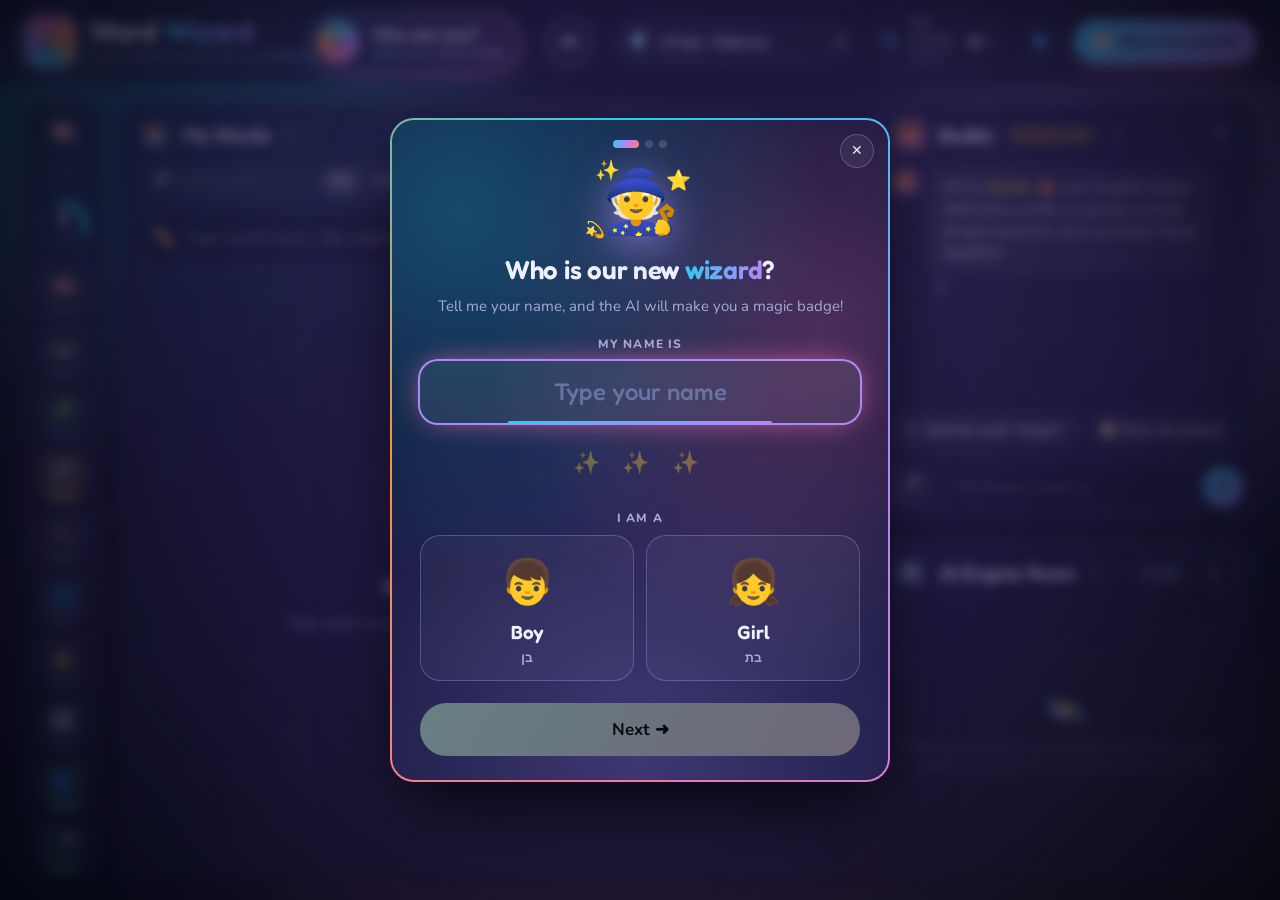
==== index.html @ 60740ec8 "Word Wizard: English words + Present Simple for 5th–6th graders Word Wizard is a page for learning E" ====
<!doctype html>
<html lang="en">
<head>
    <meta charset="utf-8">
    <meta name="viewport" content="width=device-width, initial-scale=1">
    <title>Word Wizard · Learn English</title>
    <link rel="preconnect" href="https://fonts.googleapis.com">
    <link rel="preconnect" href="https://fonts.gstatic.com" crossorigin>
    <link href="https://fonts.googleapis.com/css2?family=Fredoka:wght@400;500;600;700&family=Nunito:wght@400;600;700;800&display=swap" rel="stylesheet">
    <link rel="stylesheet" href="css/app.css">
    <link rel="icon" href="data:image/svg+xml,<svg xmlns='http://www.w3.org/2000/svg' viewBox='0 0 100 100'><text y='.9em' font-size='90'>🪄</text></svg>">
</head>
<body>
<div class="bg-orbs" aria-hidden="true"><span></span><span></span><span></span><span></span></div>
<canvas id="fx-canvas" aria-hidden="true"></canvas>

<!-- ================================================================ header -->
<header class="app-header">
    <div class="brand">
        <div class="brand-logo" aria-hidden="true">🪄</div>
        <div>
            <h1>Word <span class="grad-text">Wizard</span></h1>
            <p class="brand-sub">Learn English words with an AI that lives in your browser</p>
        </div>
    </div>

    <button class="profile-chip is-empty" id="profile-chip" type="button" data-tip="Tell me your name, and the AI will make you your own magic badge!">
        <span class="pc-badge" id="pc-badge" aria-hidden="true"></span>
        <span class="pc-text">
            <b id="pc-name">Who are you?</b>
            <small id="pc-title">Make your magic badge</small>
            <span class="pc-where" id="pc-where" dir="rtl" hidden>
                <span class="pc-school">🏫 <span id="pc-school"></span></span>
                <span class="pc-city">📍 <span id="pc-city"></span></span>
            </span>
        </span>
    </button>

    <div class="header-stats" id="header-stats">
        <div class="hstat" data-tip="How many words are on your list right now.">
            <b id="stat-total">0</b><span>words</span>
        </div>
        <div class="hstat" data-tip="Words you marked with a star ⭐ because you already know them.">
            <b id="stat-learned">0</b><span>learned</span>
        </div>
        <div class="hstat hstat-ring" data-tip="Your progress: learned words out of all words.">
            <svg viewBox="0 0 36 36"><circle class="ring-bg" cx="18" cy="18" r="15.5"/><circle class="ring-fg" id="progress-ring" cx="18" cy="18" r="15.5"/></svg>
            <b id="stat-pct">0%</b>
        </div>
    </div>

    <div class="header-actions">
        <label class="lang-pick" data-tip="Choose your home language. Translations will be shown in this language.">
            <span aria-hidden="true">🌍</span>
            <select id="target-lang" aria-label="Translation language">
                <option value="he">עברית · Hebrew</option>
                <option value="ar">العربية · Arabic</option>
                <option value="ru">Русский · Russian</option>
                <option value="es">Español · Spanish</option>
                <option value="fr">Français · French</option>
                <option value="de">Deutsch · German</option>
                <option value="pt">Português · Portuguese</option>
                <option value="it">Italiano · Italian</option>
                <option value="zh">中文 · Chinese</option>
                <option value="ja">日本語 · Japanese</option>
                <option value="hi">हिन्दी · Hindi</option>
            </select>
        </label>
        <label class="voice-toggle" id="voice-toggle" hidden>
            <span class="vt-icon" aria-hidden="true">🗣️</span>
            <span class="vt-label"><b>קול בעברית</b><small>Hebrew voice</small></span>
            <span class="switch"><input type="checkbox" id="home-voice" aria-label="Speak to me in Hebrew"></span>
        </label>
        <a class="btn btn-ghost grammar-link" href="grammar.html" data-tip="Learn and practice the Present Simple: rules in Hebrew, a quick recap, your worksheet and a quiz.">
            <span aria-hidden="true">📘</span><span class="gl-text">Present Simple</span>
        </a>
        <button class="btn btn-glow" id="tour-btn" data-tip="Take a short guided tour. I will show you every part of the page and read it out loud.">
            <span aria-hidden="true">🧭</span> Show me around
        </button>
    </div>
</header>

<!-- ================================================================ main grid -->
<main class="grid">

    <!-- (a) AI features -->
    <section class="panel" id="features-panel" aria-labelledby="features-title">
        <div class="panel-head">
            <div class="panel-title">
                <span class="panel-icon" aria-hidden="true">🧠</span>
                <h2 id="features-title">AI Powers</h2>
                <button class="help-dot" data-tip="These are the AI tools built into your browser. Green means ready. Blue means you can download it. Grey means your browser does not have it yet.">?</button>
            </div>
            <div class="features-actions">
                <button class="btn btn-ghost btn-sm" id="features-refresh" data-tip="Check all AI powers again.">↻</button>
                <button class="btn btn-ghost btn-sm fold-btn" id="features-fold" aria-controls="features-panel" aria-expanded="true" aria-label="Fold AI Powers" data-tip="Fold this panel to make more room.">‹</button>
            </div>
        </div>
        <div class="power-meter" id="power-meter">
            <div class="power-ring">
                <svg viewBox="0 0 64 64"><circle class="ring-bg" cx="32" cy="32" r="27"/><circle class="ring-fg" id="power-ring" cx="32" cy="32" r="27"/></svg>
                <div class="power-ring-label"><b id="power-count">0</b><span id="power-total">/0</span></div>
            </div>
            <div class="power-text">
                <b id="power-headline">Checking your browser…</b>
                <span id="power-sub">Looking for AI powers</span>
            </div>
        </div>
        <div class="features-list" id="features-list"></div>
    </section>

    <!-- (d) words -->
    <section class="panel" id="words-panel" aria-labelledby="words-title">
        <div class="panel-head">
            <div class="panel-title">
                <span class="panel-icon" aria-hidden="true">📚</span>
                <h2 id="words-title">My Words</h2>
                <button class="help-dot" data-tip="All the words you want to learn live here. Tap a button on a card to hear it, translate it, or learn what it means.">?</button>
            </div>
            <div class="words-head-actions">
                <div class="search" data-tip="Find a word in your list.">
                    <span aria-hidden="true">🔎</span>
                    <input id="word-search" type="search" placeholder="Find a word" aria-label="Find a word">
                </div>
                <div class="seg" id="word-filter" role="tablist" data-tip="Show all words, only new words, or only learned words.">
                    <button class="active" data-filter="all">All</button>
                    <button data-filter="new">New</button>
                    <button data-filter="learned">⭐</button>
                </div>
                <button class="btn btn-glow btn-sm" id="quiz-btn" data-tip="Think you know your ⭐ words? Take the Word Challenge: meaning + writing!">🏆 Quiz</button>
                <button class="btn btn-ghost btn-sm" id="say-all" data-tip="Listen to all your words, one after another.">🔊 All</button>
                <button class="btn btn-ghost btn-sm" id="export-words" data-tip="Save your word list (with stars and translations) to a file. You can open it later or on another computer.">📤</button>
                <button class="btn btn-ghost btn-sm" id="import-words" data-tip="Open a word list file you saved before. You can also drop the file here.">📥</button>
                <input type="file" id="import-input" accept=".json,application/json" hidden>
                <button class="btn btn-ghost btn-sm danger" id="clear-words" data-tip="Remove every word from the list. You will be asked first.">🗑</button>
            </div>
        </div>

        <div class="add-zone" id="add-zone">
            <form class="add-form" id="add-form" autocomplete="off">
                <span class="add-icon" aria-hidden="true">✏️</span>
                <input id="add-input" placeholder="Type words here… like: apple, brave, jungle" aria-label="Add words">
                <button class="btn btn-primary" type="submit" data-tip="Add the words you typed. You can add many at once with commas.">Add</button>
            </form>
            <label class="drop" id="drop" data-tip="Take a photo of your word list, then drop it here or click to choose it. I will read the words for you!">
                <input type="file" id="file-input" accept="image/*" hidden>
                <span class="drop-icon" aria-hidden="true">📷</span>
                <span class="drop-text"><b>Upload a photo</b><small>drop · click · paste</small></span>
            </label>
        </div>

        <!-- image scan -->
        <div class="scan" id="scan" hidden>
            <div class="scan-top">
                <div class="scan-thumb"><img id="scan-img" alt="Uploaded word list"><div class="scan-beam"></div></div>
                <div class="scan-main">
                    <div class="scan-title">
                        <b id="scan-stage">Getting ready…</b>
                        <span class="scan-engine" id="scan-engine" data-tip="Which AI is reading your photo.">—</span>
                        <button class="btn btn-ghost btn-xs" id="scan-close" data-tip="Close the photo reader.">✕</button>
                    </div>
                    <div class="progress" data-tip="How far along the photo reading is.">
                        <div class="progress-bar" id="scan-bar"></div>
                        <span class="progress-pct" id="scan-pct">0%</span>
                    </div>
                    <div class="scan-stats">
                        <div class="sstat" data-tip="All the pieces of text I found in the photo."><b id="ss-found">0</b><span>found</span></div>
                        <div class="sstat ok" data-tip="Words I could read clearly. They were added to your list."><b id="ss-ok">0</b><span>recognized</span></div>
                        <div class="sstat warn" data-tip="Words I was not sure about. Please help me below!"><b id="ss-unsure">0</b><span>not sure</span></div>
                        <div class="sstat dim" data-tip="Numbers, tiny words, or words already on your list."><b id="ss-skip">0</b><span>skipped</span></div>
                    </div>
                    <label class="scan-opt">
                        <span>Reader:</span>
                        <select id="ocr-engine" data-tip="Choose which AI reads your photo. 'Auto' picks the best one your browser has.">
                            <option value="auto">Auto (best available)</option>
                            <option value="textdetector">Built-in Text Detector</option>
                            <option value="nano">Gemini Nano vision</option>
                            <option value="tesseract">Tesseract (web)</option>
                        </select>
                        <label class="check"><input type="checkbox" id="skip-tiny" checked> skip tiny words (a, the, is)</label>
                    </label>
                </div>
            </div>
            <ol class="scan-log" id="scan-log" aria-live="polite"></ol>
            <div class="recog" id="recog" hidden>
                <div class="recog-head">✅ <b>I read these words.</b> Did I get one wrong? Tap it to fix it.</div>
                <div class="recog-list" id="recog-list"></div>
            </div>
            <div class="unsure" id="unsure" hidden>
                <div class="unsure-head">🤔 <b>Help me!</b> I could not read these words. What do they say?</div>
                <div class="unsure-list" id="unsure-list"></div>
            </div>
        </div>

        <div class="words-grid" id="words-grid" aria-live="polite"></div>
        <div class="empty" id="words-empty">
            <div class="empty-art" aria-hidden="true">🦉</div>
            <h3>Your word list is empty</h3>
            <p>Type some words above, or upload a photo of your word list.</p>
            <button class="btn btn-ghost" id="demo-words" data-tip="Add 8 practice words so you can try everything.">✨ Add practice words</button>
        </div>
    </section>

    <!-- right column -->
    <div class="col-right">
        <!-- (c) chat -->
        <section class="panel" id="chat-panel" aria-labelledby="chat-title">
            <div class="panel-head">
                <div class="panel-title">
                    <span class="panel-icon buddy" aria-hidden="true">🦊</span>
                    <h2 id="chat-title">Buddy</h2>
                    <span class="mode-pill" id="chat-mode" data-tip="Shows which brain Buddy is using right now.">…</span>
                    <button class="help-dot" data-tip="Chat with Buddy, your English helper. Tap an idea bubble or type your own question.">?</button>
                </div>
                <button class="btn btn-ghost btn-sm" id="chat-reset" data-tip="Start a brand new chat.">↺</button>
            </div>
            <div class="chat-log" id="chat-log" aria-live="polite"></div>
            <div class="suggestions" id="suggestions" data-tip-pos="top"></div>
            <form class="chat-form" id="chat-form" autocomplete="off">
                <button type="button" class="btn-icon" id="chat-mic" data-tip="Talk to Buddy with your voice. Press, then speak in English.">🎤</button>
                <input id="chat-input" placeholder="Ask Buddy anything…" aria-label="Message to Buddy">
                <button type="submit" class="btn-icon send" id="chat-send" data-tip="Send your message.">➤</button>
            </form>
        </section>

        <!-- (b) engine room -->
        <section class="panel" id="engine-panel" aria-labelledby="engine-title">
            <div class="panel-head">
                <div class="panel-title">
                    <span class="panel-icon" aria-hidden="true">⚙️</span>
                    <h2 id="engine-title">AI Engine Room</h2>
                    <button class="help-dot" data-tip="Peek inside the AI! Every question sent to the AI shows up here, with each step it takes and the answer it gives.">?</button>
                </div>
                <div class="engine-actions">
                    <span class="now" id="engine-now" data-tip="What the AI is doing right this second."><i></i><span>Idle</span></span>
                    <button class="btn btn-ghost btn-sm" id="engine-clear" data-tip="Clear the list of AI runs.">🧹</button>
                </div>
            </div>
            <div class="engine-log" id="engine-log"></div>
        </section>
    </div>
</main>

<!-- ================================================================ overlays -->
<div class="tooltip" id="tooltip" role="tooltip"></div>
<div class="toasts" id="toasts" aria-live="polite"></div>

<div class="tour" id="tour" hidden>
    <div class="tour-shade" id="tour-shade"></div>
    <div class="tour-spot" id="tour-spot"></div>
    <div class="tour-card" id="tour-card" role="dialog" aria-labelledby="tour-title">
        <div class="tour-mascot" aria-hidden="true">🦊</div>
        <div class="tour-step" id="tour-step">1 / 9</div>
        <h3 id="tour-title">Welcome!</h3>
        <p id="tour-text"></p>
        <div class="tour-wave" id="tour-wave" aria-hidden="true"><i></i><i></i><i></i><i></i><i></i></div>
        <div class="tour-dots" id="tour-dots"></div>
        <div class="tour-controls">
            <button class="btn-icon" id="tour-prev" data-tip="Go back one step.">⏮</button>
            <button class="btn-icon big" id="tour-play" data-tip="Pause or play the tour.">⏸</button>
            <button class="btn-icon" id="tour-next" data-tip="Jump to the next step.">⏭</button>
            <button class="btn-icon" id="tour-mute" data-tip="Turn the voice on or off.">🔊</button>
            <button class="btn-icon" id="tour-close" data-tip="Close the tour.">✕</button>
        </div>
    </div>
</div>

<div class="quiz" id="quiz" hidden role="dialog" aria-label="Word Challenge quiz">
    <div class="quiz-card">
        <header class="quiz-head">
            <span class="quiz-round" id="quiz-round">🏆 Word Challenge</span>
            <span class="quiz-step" id="quiz-step"></span>
            <span class="quiz-score" data-tip="Your points so far.">⭐ <b id="quiz-score">0</b></span>
            <button class="btn-icon" id="quiz-close" data-tip="Stop the quiz. (Esc)">✕</button>
        </header>
        <div class="quiz-progress" data-tip="How far you are in the quiz."><div id="quiz-bar"></div></div>
        <div class="quiz-body" id="quiz-body"></div>
    </div>
</div>

<dialog class="modal import-modal" id="import-modal">
    <form method="dialog">
        <div class="modal-art" aria-hidden="true">📥</div>
        <h3>Import a word list</h3>
        <ul class="import-summary" id="import-summary"></ul>
        <details class="import-skipped" id="import-skipped" hidden></details>
        <div class="modal-actions">
            <button class="btn btn-ghost" value="cancel">Cancel</button>
            <button class="btn btn-ghost danger" value="replace" id="import-replace" data-tip="Remove your current words and use only the words from the file.">Replace my list</button>
            <button class="btn btn-primary" value="merge" id="import-merge" data-tip="Keep your words and add the new ones from the file. Stars and translations are kept.">Add new words</button>
        </div>
    </form>
</dialog>

<dialog class="modal profile-modal" id="profile-modal" data-step="who" aria-labelledby="profile-heading">
    <div class="pm-aurora" aria-hidden="true"></div>
    <button class="btn-icon pm-close" type="button" onclick="this.closest('dialog').close()" aria-label="Close" data-tip="Close. You can come back any time.">✕</button>
    <div class="pm-dots" aria-hidden="true"><span></span><span></span><span></span></div>

    <div class="pm-step" id="profile-who">
        <div class="pm-hat" aria-hidden="true"><span>🧙</span><i>✨</i><i>⭐</i><i>💫</i></div>
        <h3 id="profile-heading">Who is our new <span class="grad-text">wizard</span>?</h3>
        <p>Tell me your name, and the AI will make you a magic badge!</p>

        <label class="pm-name" data-tip="Write your name here, in English or in Hebrew.">
            <span class="pm-label">My name is</span>
            <input id="profile-name" type="text" maxlength="20" autocomplete="off" spellcheck="false" dir="auto" placeholder="Type your name">
            <span class="pm-underline" aria-hidden="true"></span>
        </label>
        <div class="pm-letters is-empty" id="profile-letters" dir="auto" aria-hidden="true"></div>

        <div class="pm-label">I am a</div>
        <div class="gender-pick" role="radiogroup" aria-label="I am a">
            <label class="gender-card" data-tip="Pick this if you are a boy.">
                <input type="radio" name="gender" value="boy">
                <span class="gc-face">👦</span><b>Boy</b><small>בן</small>
            </label>
            <label class="gender-card" data-tip="Pick this if you are a girl.">
                <input type="radio" name="gender" value="girl">
                <span class="gc-face">👧</span><b>Girl</b><small>בת</small>
            </label>
        </div>

        <button class="btn btn-glow pm-go" id="profile-go" type="button" disabled data-tip="Write your name and pick boy or girl. Then tell me where you learn.">Next ➜</button>
    </div>

    <div class="pm-step" id="profile-where" hidden>
        <div class="pm-hat" aria-hidden="true"><span>🏫</span><i>✨</i><i>📚</i><i>⭐</i></div>
        <h3>Where do you learn, <span class="grad-text" id="where-name" dir="auto"></span>?</h3>
        <p>Write it in Hebrew. It goes on your badge!</p>
        <p class="pm-he" dir="rtl">כתבו בעברית – זה יופיע על התג!</p>

        <div class="pm-fields" dir="rtl">
            <label class="pm-field pf-school" data-tip="The name of your school, in Hebrew.">
                <span class="pf-icon" aria-hidden="true">🏫</span>
                <span class="pf-label"><b>בית ספר</b><small>School</small></span>
                <input id="profile-school" type="text" lang="he" dir="rtl" maxlength="32" autocomplete="off" spellcheck="false" placeholder="למשל: הדקל">
                <span class="pf-ok" aria-hidden="true">✓</span>
            </label>
            <label class="pm-field pf-city" data-tip="The city or town you live in, in Hebrew.">
                <span class="pf-icon" aria-hidden="true">📍</span>
                <span class="pf-label"><b>עיר</b><small>City</small></span>
                <input id="profile-city" type="text" lang="he" dir="rtl" maxlength="24" autocomplete="off" spellcheck="false" placeholder="למשל: חיפה">
                <span class="pf-ok" aria-hidden="true">✓</span>
            </label>
            <label class="pm-field pf-class" data-tip="Your class, in Hebrew. For example ו2.">
                <span class="pf-icon" aria-hidden="true">🎓</span>
                <span class="pf-label"><b>כיתה</b><small>Class</small></span>
                <input id="profile-class" type="text" lang="he" dir="rtl" maxlength="6" autocomplete="off" spellcheck="false" placeholder="ו2">
                <span class="pf-ok" aria-hidden="true">✓</span>
            </label>
        </div>
        <div class="pm-hint" id="where-hint" dir="rtl" role="status" hidden>✍️ כתבו בעברית, בבקשה <small dir="ltr">(Hebrew letters, please)</small></div>

        <div class="modal-actions">
            <button class="btn btn-ghost" id="where-back" type="button" data-tip="Go back to your name.">⬅ Back</button>
            <button class="btn btn-glow" id="profile-forge" type="button" disabled data-tip="Fill in all three. Then the AI makes your badge!">✨ Make my magic badge</button>
        </div>
    </div>

    <div class="pm-step" id="profile-badge" hidden>
        <div class="badge-stage" id="badge-stage">
            <div class="bs-burst" aria-hidden="true"></div>
            <div class="badge-big" id="badge-big"></div>
            <div class="badge-ribbon" id="badge-ribbon" dir="rtl" hidden>
                <span class="br-school" id="ribbon-school"></span>
                <span class="br-class" id="ribbon-class"></span>
            </div>
        </div>
        <div class="badge-name" id="badge-name" dir="auto"></div>
        <div class="badge-city" id="badge-city-row" dir="rtl" hidden>📍 <span id="badge-city"></span></div>
        <div class="badge-title grad-text" id="badge-title"></div>
        <div class="badge-motto" id="badge-motto"></div>
        <div class="badge-by" id="badge-by" data-tip="Which magic made this badge."></div>
        <h3 class="badge-ask" id="badge-ask" aria-live="polite">Do you like it?</h3>
        <div class="modal-actions">
            <button class="btn btn-glow" id="badge-yes" type="button" data-tip="Keep this badge! It will show at the top of the page.">😍 I love it!</button>
            <button class="btn btn-ghost" id="badge-again" type="button" data-tip="Not quite? The AI will make a brand new badge for you.">🔄 Make another</button>
        </div>
        <div class="badge-history" id="badge-history" hidden></div>
        <button class="pm-link" id="badge-edit" type="button" data-tip="Change your name, boy / girl, school, city or class.">✏️ Change my details</button>
    </div>
</dialog>

<dialog class="modal" id="confirm-modal">
    <form method="dialog">
        <div class="modal-art" aria-hidden="true">🗑️</div>
        <h3 id="confirm-title">Are you sure?</h3>
        <p id="confirm-text"></p>
        <div class="modal-actions">
            <button class="btn btn-ghost" value="no">No, keep them</button>
            <button class="btn btn-danger" value="yes">Yes, remove</button>
        </div>
    </form>
</dialog>

<script type="module" src="js/app.js"></script>
</body>
</html>
---- css/app.css ----
/* ============================================================ foundation */

:root {
    --bg: #070a17;
    --panel: rgba(20, 24, 48, .66);
    --panel-solid: #141834;
    --panel-2: rgba(255, 255, 255, .04);
    --border: rgba(168, 179, 255, .14);
    --border-strong: rgba(168, 179, 255, .3);
    --text: #eef1ff;
    --text-dim: #a3abd6;
    --text-faint: #6b73a3;
    --accent: #22d3ee;
    --violet: #a78bfa;
    --pink: #f472b6;
    --orange: #fb923c;
    --yellow: #facc15;
    --good: #34d399;
    --warn: #fbbf24;
    --bad: #fb7185;
    --info: #60a5fa;
    --grad: linear-gradient(120deg, #22d3ee, #a78bfa 45%, #f472b6 80%, #fb923c);
    --radius: 20px;
    --radius-sm: 12px;
    --shadow: 0 20px 50px -20px rgba(0, 0, 0, .7), 0 0 0 1px rgba(255, 255, 255, .02) inset;
    --display: "Fredoka", "Nunito", system-ui, sans-serif;
    --sans: "Nunito", -apple-system, BlinkMacSystemFont, "Segoe UI", Roboto, sans-serif;
    --mono: ui-monospace, SFMono-Regular, "SF Mono", Menlo, monospace;
    --header-h: 84px;
    color-scheme: dark;
}

* { box-sizing: border-box; }
html, body { height: 100%; }

body {
    margin: 0;
    font-family: var(--sans);
    font-size: 15px;
    line-height: 1.5;
    color: var(--text);
    background: var(--bg);
    overflow-x: hidden;
}

h1, h2, h3 { margin: 0; font-family: var(--display); font-weight: 600; letter-spacing: -.01em; }
p { margin: 0; }
button, input, select { font: inherit; color: inherit; }
button { cursor: pointer; }
[hidden] { display: none !important; }

.grad-text {
    background: var(--grad);
    -webkit-background-clip: text;
    background-clip: text;
    color: transparent;
    background-size: 200% 100%;
    animation: shimmer 6s linear infinite;
}

@keyframes shimmer { to { background-position: 200% 0; } }

/* ============================================================ background */

.bg-orbs { position: fixed; inset: 0; z-index: -1; overflow: hidden; pointer-events: none; }
.bg-orbs::after {
    content: "";
    position: absolute; inset: 0;
    background-image: radial-gradient(rgba(255, 255, 255, .5) 1px, transparent 1.4px);
    background-size: 46px 46px;
    mask-image: radial-gradient(ellipse at 50% 30%, #000 10%, transparent 70%);
    opacity: .18;
}
.bg-orbs span {
    position: absolute;
    width: 46vmax; height: 46vmax;
    border-radius: 50%;
    filter: blur(80px);
    opacity: .32;
    animation: float 26s ease-in-out infinite alternate;
}
.bg-orbs span:nth-child(1) { background: #22d3ee; top: -18vmax; left: -10vmax; }
.bg-orbs span:nth-child(2) { background: #a78bfa; top: -10vmax; right: -16vmax; animation-delay: -8s; }
.bg-orbs span:nth-child(3) { background: #f472b6; bottom: -24vmax; left: 20vmax; opacity: .2; animation-delay: -14s; }
.bg-orbs span:nth-child(4) { background: #fb923c; bottom: -26vmax; right: -10vmax; opacity: .14; animation-delay: -4s; }

@keyframes float {
    0% { transform: translate(0, 0) scale(1); }
    50% { transform: translate(6vmax, 4vmax) scale(1.08); }
    100% { transform: translate(-4vmax, 6vmax) scale(.95); }
}

#fx-canvas { position: fixed; inset: 0; width: 100%; height: 100%; pointer-events: none; z-index: 90; }

/* ============================================================ buttons */

.btn {
    display: inline-flex; align-items: center; justify-content: center; gap: 8px;
    border: 1px solid var(--border-strong);
    background: rgba(255, 255, 255, .06);
    padding: 10px 18px;
    border-radius: 999px;
    font-weight: 700;
    transition: transform .15s, background .2s, border-color .2s, box-shadow .2s;
    white-space: nowrap;
}
.btn:hover { background: rgba(255, 255, 255, .12); transform: translateY(-1px); }
.btn:active { transform: translateY(1px) scale(.98); }
.btn:focus-visible, .btn-icon:focus-visible { outline: 2px solid var(--accent); outline-offset: 2px; }
.btn-sm { padding: 6px 12px; font-size: 13px; }
.btn-xs { padding: 2px 9px; font-size: 12px; }
.btn-ghost { background: transparent; }
.btn-ghost.danger:hover { border-color: var(--bad); color: var(--bad); }
.btn-primary {
    border: 0;
    background: linear-gradient(135deg, #22d3ee, #a78bfa);
    color: #0b0e22;
    box-shadow: 0 8px 22px -8px rgba(34, 211, 238, .7);
}
.btn-primary:hover { background: linear-gradient(135deg, #67e8f9, #c4b5fd); }
.btn-danger { border: 0; background: linear-gradient(135deg, #fb7185, #f472b6); color: #210812; }
.btn-glow {
    position: relative;
    border: 0;
    background: var(--grad);
    background-size: 200% 100%;
    color: #0b0e22;
    animation: shimmer 5s linear infinite;
    box-shadow: 0 10px 30px -10px rgba(244, 114, 182, .8);
}
.btn-glow:hover { filter: brightness(1.1); background: var(--grad); background-size: 200% 100%; }

.btn-icon {
    width: 40px; height: 40px;
    display: inline-grid; place-items: center;
    border-radius: 50%;
    border: 1px solid var(--border-strong);
    background: rgba(255, 255, 255, .06);
    font-size: 17px;
    transition: transform .15s, background .2s;
    flex: none;
}
.btn-icon:hover { background: rgba(255, 255, 255, .14); transform: scale(1.06); }
.btn-icon.big { width: 52px; height: 52px; font-size: 22px; background: var(--grad); border: 0; color: #0b0e22; }
.btn-icon.send { background: linear-gradient(135deg, #22d3ee, #a78bfa); border: 0; color: #0b0e22; }
.btn-icon.live { background: var(--bad); border-color: var(--bad); animation: pulse 1.2s infinite; }

.help-dot {
    width: 20px; height: 20px;
    border-radius: 50%;
    border: 1px solid var(--border-strong);
    background: transparent;
    color: var(--text-dim);
    font-size: 12px; font-weight: 800;
    display: grid; place-items: center;
    padding: 0;
}
.help-dot:hover { color: var(--text); border-color: var(--accent); }

/* ============================================================ header */

.app-header {
    height: var(--header-h);
    display: flex; align-items: center; justify-content: space-between; gap: 20px;
    padding: 0 24px;
    border-bottom: 1px solid var(--border);
    background: linear-gradient(180deg, rgba(7, 10, 23, .85), rgba(7, 10, 23, .45));
    backdrop-filter: blur(16px);
    position: sticky; top: 0; z-index: 20;
}
.brand { display: flex; align-items: center; gap: 14px; min-width: 0; }
.brand-logo {
    width: 52px; height: 52px; flex: none;
    border-radius: 16px;
    display: grid; place-items: center;
    font-size: 28px;
    background: conic-gradient(from 180deg, #22d3ee, #a78bfa, #f472b6, #fb923c, #22d3ee);
    box-shadow: 0 0 30px -4px rgba(167, 139, 250, .8);
    animation: wobble 6s ease-in-out infinite;
}
@keyframes wobble { 0%, 100% { transform: rotate(-4deg); } 50% { transform: rotate(5deg) scale(1.04); } }
.brand h1 { font-size: 28px; line-height: 1.1; }
.brand-sub { color: var(--text-dim); font-size: 13px; white-space: nowrap; overflow: hidden; text-overflow: ellipsis; }

.header-stats { display: flex; gap: 10px; align-items: center; }
.hstat {
    display: flex; align-items: baseline; gap: 6px;
    padding: 8px 14px;
    border-radius: 14px;
    background: var(--panel-2);
    border: 1px solid var(--border);
}
.hstat b { font-family: var(--display); font-size: 22px; }
.hstat span { color: var(--text-dim); font-size: 12px; font-weight: 700; text-transform: uppercase; letter-spacing: .06em; }
.hstat-ring { position: relative; width: 54px; height: 54px; padding: 0; justify-content: center; align-items: center; border-radius: 50%; }
.hstat-ring svg { position: absolute; inset: 0; transform: rotate(-90deg); }
.hstat-ring b { font-size: 13px; position: relative; }

.ring-bg { fill: none; stroke: rgba(255, 255, 255, .08); stroke-width: 4; }
.ring-fg {
    fill: none; stroke: url(#none); stroke: var(--good); stroke-width: 4; stroke-linecap: round;
    transition: stroke-dashoffset .8s cubic-bezier(.2, .8, .2, 1);
}

.header-actions { display: flex; gap: 12px; align-items: center; }
.lang-pick {
    display: flex; align-items: center; gap: 6px;
    padding: 6px 6px 6px 12px;
    border-radius: 999px;
    border: 1px solid var(--border-strong);
    background: rgba(255, 255, 255, .05);
}
.lang-pick select { background: transparent; border: 0; padding: 4px; font-weight: 700; outline: none; }
.lang-pick option { background: var(--panel-solid); }

/* ============================================================ grid */

.grid {
    display: grid;
    grid-template-columns: 330px minmax(0, 1fr) 420px;
    transition: grid-template-columns .45s cubic-bezier(.2, .8, .2, 1);
    gap: 18px;
    padding: 18px 24px 24px;
    height: calc(100vh - var(--header-h));
}
.col-right { display: grid; grid-template-rows: minmax(0, 1.25fr) minmax(0, 1fr); gap: 18px; min-height: 0; }

.panel {
    position: relative;
    display: flex; flex-direction: column;
    min-height: 0;
    background: var(--panel);
    border: 1px solid var(--border);
    border-radius: var(--radius);
    backdrop-filter: blur(18px) saturate(140%);
    box-shadow: var(--shadow);
    overflow: hidden;
}
.panel::before {
    content: "";
    position: absolute; inset: 0 0 auto 0; height: 1px;
    background: linear-gradient(90deg, transparent, rgba(255, 255, 255, .35), transparent);
}
.panel-head {
    display: flex; align-items: center; justify-content: space-between; gap: 10px;
    padding: 14px 16px 10px;
    flex-wrap: wrap;
}
.panel-title { display: flex; align-items: center; gap: 10px; }
.panel-title h2 { font-size: 20px; }
.panel-icon {
    width: 36px; height: 36px;
    display: grid; place-items: center;
    border-radius: 12px;
    background: rgba(255, 255, 255, .07);
    font-size: 19px;
}
.panel-icon.buddy { background: linear-gradient(135deg, rgba(251, 146, 60, .35), rgba(244, 114, 182, .3)); }

/* ============================================================ (a) features */

.power-meter {
    display: flex; align-items: center; gap: 14px;
    margin: 0 16px 12px;
    padding: 12px;
    border-radius: 16px;
    background: linear-gradient(135deg, rgba(34, 211, 238, .12), rgba(167, 139, 250, .12));
    border: 1px solid var(--border);
}
.power-ring { position: relative; width: 64px; height: 64px; flex: none; }
.power-ring svg { width: 100%; height: 100%; transform: rotate(-90deg); }
.power-ring .ring-fg { stroke: var(--accent); stroke-width: 6; filter: drop-shadow(0 0 6px rgba(34, 211, 238, .8)); }
.power-ring .ring-bg { stroke-width: 6; }
.power-ring-label { position: absolute; inset: 0; display: grid; place-items: center; font-family: var(--display); }
.power-ring-label b { font-size: 22px; line-height: 1; }
.power-ring-label span { font-size: 11px; color: var(--text-dim); margin-top: -14px; }
.power-ring-label { grid-template-rows: auto auto; align-content: center; }
.power-ring-label span { margin: 0; }
.power-text { display: flex; flex-direction: column; min-width: 0; }
.power-text b { font-family: var(--display); font-size: 16px; }
.power-text span { color: var(--text-dim); font-size: 13px; }

.features-list { overflow-y: auto; padding: 0 12px 14px; display: flex; flex-direction: column; gap: 8px; }

.feature {
    --c: var(--text-faint);
    position: relative;
    display: grid;
    grid-template-columns: 42px 1fr;
    gap: 4px 10px; align-items: start;
    flex: none;
    padding: 10px 12px;
    border-radius: 14px;
    background: var(--panel-2);
    border: 1px solid var(--border);
    overflow: hidden;
    transition: transform .2s, border-color .3s, background .3s;
    animation: pop-in .5s backwards;
}
.feature:hover { transform: translateX(3px); border-color: color-mix(in srgb, var(--c) 50%, transparent); }
.feature::after {
    content: "";
    position: absolute; left: 0; top: 10px; bottom: 10px; width: 3px;
    border-radius: 0 3px 3px 0;
    background: var(--c);
    box-shadow: 0 0 12px var(--c);
}
.feature[data-status="available"] { --c: var(--good); }
.feature[data-status="emulated"] { --c: var(--warn); }
.feature[data-status="downloadable"] { --c: var(--info); }
.feature[data-status="downloading"] { --c: var(--accent); }
.feature[data-status="checking"] { --c: var(--violet); }
.feature[data-status="unavailable"] { --c: var(--text-faint); opacity: .75; }
.feature[data-status="active"] { --c: var(--pink); }

.feature-icon {
    width: 42px; height: 42px;
    border-radius: 12px;
    display: grid; place-items: center;
    font-size: 21px;
    background: color-mix(in srgb, var(--c) 18%, transparent);
    border: 1px solid color-mix(in srgb, var(--c) 35%, transparent);
}
.feature-body { min-width: 0; }
.feature-name { font-weight: 800; font-size: 14px; display: flex; gap: 6px; align-items: center; }
.feature-api { font-family: var(--mono); font-size: 10.5px; color: var(--text-faint); white-space: nowrap; overflow: hidden; text-overflow: ellipsis; }
.feature-desc { font-size: 12.5px; color: var(--text-dim); line-height: 1.35; }
.feature-side { grid-column: 2; display: flex; align-items: center; gap: 8px; flex-wrap: wrap; min-height: 22px; }
.feature-side .btn-xs { margin-left: auto; }

.badge {
    display: inline-flex; align-items: center; gap: 6px;
    padding: 3px 9px;
    border-radius: 999px;
    font-size: 11px; font-weight: 800;
    text-transform: uppercase; letter-spacing: .05em;
    color: var(--c);
    background: color-mix(in srgb, var(--c) 14%, transparent);
    border: 1px solid color-mix(in srgb, var(--c) 30%, transparent);
    white-space: nowrap;
}
.badge i { width: 7px; height: 7px; border-radius: 50%; background: var(--c); box-shadow: 0 0 8px var(--c); }
.feature[data-status="checking"] .badge i,
.feature[data-status="downloading"] .badge i,
.feature[data-status="active"] .badge i { animation: pulse 1s infinite; }

.feature-progress { position: absolute; left: 0; bottom: 0; height: 3px; background: var(--grad); transition: width .3s; }
.feature .btn-xs { border-color: color-mix(in srgb, var(--c) 50%, transparent); }

.switch { display: inline-flex; align-items: center; gap: 6px; font-size: 11px; color: var(--text-dim); font-weight: 700; cursor: pointer; }
.switch input { appearance: none; width: 30px; height: 17px; border-radius: 999px; background: rgba(255, 255, 255, .15); position: relative; transition: background .2s; cursor: pointer; margin: 0; }
.switch input::after { content: ""; position: absolute; top: 2px; left: 2px; width: 13px; height: 13px; border-radius: 50%; background: #fff; transition: transform .2s; }
.switch input:checked { background: var(--good); }
.switch input:checked::after { transform: translateX(13px); }

@keyframes pop-in { from { opacity: 0; transform: translateY(8px) scale(.97); } }
@keyframes pulse { 50% { opacity: .35; } }

/* ============================================================ (d) words */

#words-panel { min-width: 0; }
.words-head-actions { display: flex; gap: 8px; align-items: center; flex-wrap: wrap; }
.search {
    display: flex; align-items: center; gap: 6px;
    padding: 5px 12px;
    border-radius: 999px;
    border: 1px solid var(--border);
    background: rgba(255, 255, 255, .04);
}
.search input { background: transparent; border: 0; outline: none; width: 120px; }
.seg { display: flex; padding: 3px; border-radius: 999px; background: rgba(255, 255, 255, .05); border: 1px solid var(--border); }
.seg button { border: 0; background: transparent; padding: 4px 12px; border-radius: 999px; font-weight: 700; font-size: 13px; color: var(--text-dim); }
.seg button.active { background: rgba(255, 255, 255, .14); color: var(--text); }

.add-zone { display: grid; grid-template-columns: 1fr auto; gap: 10px; padding: 0 16px 12px; }
.add-form {
    display: flex; align-items: center; gap: 8px;
    padding: 6px 6px 6px 14px;
    border-radius: 999px;
    background: rgba(0, 0, 0, .25);
    border: 1px solid var(--border-strong);
    transition: border-color .2s, box-shadow .2s;
}
.add-form:focus-within { border-color: var(--accent); box-shadow: 0 0 0 4px rgba(34, 211, 238, .15); }
.add-form input { flex: 1; min-width: 0; background: transparent; border: 0; outline: none; font-size: 16px; font-weight: 600; }
.add-icon { font-size: 18px; }

.drop {
    display: flex; align-items: center; gap: 10px;
    padding: 6px 16px 6px 8px;
    border-radius: 999px;
    border: 1.5px dashed var(--border-strong);
    cursor: pointer;
    transition: border-color .2s, background .2s, transform .2s;
}
.drop:hover, .drop.over { border-color: var(--pink); background: rgba(244, 114, 182, .1); }
.drop.over { transform: scale(1.03); }
.drop-icon { width: 38px; height: 38px; display: grid; place-items: center; border-radius: 50%; background: linear-gradient(135deg, rgba(244, 114, 182, .4), rgba(251, 146, 60, .35)); font-size: 18px; }
.drop-text { display: flex; flex-direction: column; line-height: 1.15; }
.drop-text small { color: var(--text-dim); font-size: 11px; }

/* scan */
.scan {
    margin: 0 16px 12px;
    padding: 14px;
    border-radius: 16px;
    background: linear-gradient(135deg, rgba(244, 114, 182, .09), rgba(34, 211, 238, .07));
    border: 1px solid var(--border-strong);
    animation: pop-in .4s;
    flex: none;
    max-height: 48%;
    overflow-y: auto;
}
.scan-top { display: flex; gap: 14px; }
.scan-thumb { position: relative; width: 112px; height: 112px; flex: none; border-radius: 12px; overflow: hidden; background: #000; border: 1px solid var(--border); }
.scan-thumb img { width: 100%; height: 100%; object-fit: cover; }
.scan-beam {
    position: absolute; left: 0; right: 0; height: 30%;
    background: linear-gradient(180deg, transparent, rgba(34, 211, 238, .55), transparent);
    animation: beam 1.6s ease-in-out infinite alternate;
    mix-blend-mode: screen;
}
.scan.done .scan-beam { display: none; }
@keyframes beam { from { top: -30%; } to { top: 100%; } }
.scan-main { flex: 1; min-width: 0; display: flex; flex-direction: column; gap: 8px; }
.scan-title { display: flex; align-items: center; gap: 8px; }
.scan-title b { font-family: var(--display); font-size: 16px; flex: 1; min-width: 0; overflow: hidden; text-overflow: ellipsis; white-space: nowrap; }
.scan-engine { font-size: 11px; font-weight: 800; padding: 2px 8px; border-radius: 999px; background: rgba(255, 255, 255, .08); color: var(--accent); white-space: nowrap; }

.progress { position: relative; height: 16px; border-radius: 999px; background: rgba(0, 0, 0, .35); overflow: hidden; border: 1px solid var(--border); }
.progress-bar {
    height: 100%; width: 0;
    border-radius: 999px;
    background: var(--grad);
    background-size: 200% 100%;
    animation: shimmer 2s linear infinite;
    transition: width .35s cubic-bezier(.2, .8, .2, 1);
    box-shadow: 0 0 16px rgba(167, 139, 250, .7);
}
.progress-bar::after {
    content: ""; position: absolute; inset: 0;
    background: repeating-linear-gradient(-45deg, rgba(255, 255, 255, .14) 0 8px, transparent 8px 16px);
    animation: stripes .8s linear infinite;
}
@keyframes stripes { to { background-position: 22px 0; } }
.progress-pct { position: absolute; inset: 0; display: grid; place-items: center; font-size: 11px; font-weight: 800; text-shadow: 0 1px 3px rgba(0, 0, 0, .8); }

.scan-stats { display: grid; grid-template-columns: repeat(4, 1fr); gap: 6px; }
.sstat { --c: var(--accent); padding: 6px 8px; border-radius: 10px; background: rgba(0, 0, 0, .22); border: 1px solid color-mix(in srgb, var(--c) 30%, transparent); text-align: center; }
.sstat b { display: block; font-family: var(--display); font-size: 20px; color: var(--c); line-height: 1.1; }
.sstat span { font-size: 11px; color: var(--text-dim); font-weight: 700; }
.sstat.ok { --c: var(--good); }
.sstat.warn { --c: var(--warn); }
.sstat.dim { --c: var(--text-faint); }
.sstat.bump b { animation: bump .3s; }
@keyframes bump { 50% { transform: scale(1.35); } }

.scan-opt { display: flex; align-items: center; gap: 8px; font-size: 12px; color: var(--text-dim); flex-wrap: wrap; }
.scan-opt select { background: rgba(0, 0, 0, .3); border: 1px solid var(--border); border-radius: 8px; padding: 2px 6px; font-size: 12px; }
.check { display: inline-flex; align-items: center; gap: 4px; }

.scan-log {
    list-style: none; margin: 12px 0 0; padding: 10px 12px;
    border-radius: 12px;
    background: rgba(0, 0, 0, .35);
    font-family: var(--mono); font-size: 12px;
    max-height: 130px; overflow-y: auto;
}
.scan-log li { display: flex; gap: 8px; padding: 2px 0; animation: pop-in .3s; }
.scan-log time { color: var(--text-faint); flex: none; }
.scan-log .ok { color: var(--good); }
.scan-log .warn { color: var(--warn); }
.scan-log .err { color: var(--bad); }
.scan-log .info { color: var(--accent); }

.recog { margin-top: 12px; padding: 12px; border-radius: 12px; border: 1px solid rgba(52, 211, 153, .35); background: rgba(52, 211, 153, .06); }
.recog-head { margin-bottom: 10px; }
.recog-list { display: flex; flex-wrap: wrap; gap: 6px; }
.recog-chip {
    display: inline-flex; align-items: center; gap: 6px;
    padding: 4px 6px 4px 12px;
    border-radius: 999px;
    border: 1px solid rgba(52, 211, 153, .4);
    background: rgba(0, 0, 0, .25);
    font-weight: 700;
    cursor: pointer;
    transition: border-color .15s, background .15s, transform .15s;
    animation: pop-in .3s;
}
.recog-chip:hover, .recog-chip:focus-visible { border-color: var(--accent); background: rgba(34, 211, 238, .12); transform: translateY(-1px); outline: none; }
.recog-chip:hover .rc-word::after { content: " ✏️"; font-size: 11px; }
.recog-chip small { font-size: 10px; color: var(--text-faint); font-family: var(--mono); }
.recog-chip canvas { max-height: 30px; border-radius: 6px; background: #fff; }
.recog-chip.editing { border-color: var(--accent); cursor: default; padding-left: 6px; }
.recog-chip.fixed { border-color: var(--yellow); }
.recog-chip.fixed .rc-word::before { content: "✏️ "; font-size: 11px; }
.recog-chip.removed { opacity: .35; text-decoration: line-through; pointer-events: none; }
.rc-x { width: 20px; height: 20px; padding: 0; border: 0; border-radius: 50%; background: transparent; color: var(--text-faint); font-size: 11px; }
.rc-x:hover { background: rgba(251, 113, 133, .25); color: var(--bad); }
.inline-edit {
    font: inherit;
    min-width: 6ch; max-width: 100%;
    padding: 0 6px;
    border-radius: 8px;
    border: 1.5px solid var(--accent);
    background: rgba(0, 0, 0, .4);
    color: var(--text);
    outline: none;
    box-shadow: 0 0 0 4px rgba(34, 211, 238, .15);
}
.word-tools { display: flex; gap: 2px; flex: none; }
.word-text { cursor: text; }
.unsure { margin-top: 12px; padding: 12px; border-radius: 12px; border: 1px solid rgba(251, 191, 36, .4); background: rgba(251, 191, 36, .07); }
.unsure-head { margin-bottom: 10px; }
.unsure-list { display: grid; grid-template-columns: repeat(auto-fill, minmax(230px, 1fr)); gap: 8px; }
.unsure-item {
    display: flex; flex-direction: column; gap: 6px;
    padding: 8px; border-radius: 10px;
    background: rgba(0, 0, 0, .25);
    animation: pop-in .3s;
}
.unsure-item canvas, .unsure-item .guess-img { max-width: 100%; max-height: 54px; border-radius: 6px; background: #fff; align-self: flex-start; }
.unsure-item .guess { font-size: 12px; color: var(--text-dim); }
.unsure-item .guess b { color: var(--warn); font-family: var(--mono); }
.unsure-row { display: flex; gap: 6px; }
.unsure-row input { flex: 1; min-width: 0; border-radius: 8px; border: 1px solid var(--border-strong); background: rgba(0, 0, 0, .3); padding: 4px 8px; outline: none; }
.unsure-row input:focus { border-color: var(--warn); }
.unsure-item.resolved { opacity: .5; }

/* word cards */
.words-grid {
    flex: 1;
    overflow-y: auto;
    padding: 4px 16px 18px;
    display: grid;
    grid-template-columns: repeat(auto-fill, minmax(230px, 1fr));
    gap: 12px;
    align-content: start;
}

.word-card {
    --hue: 200;
    position: relative;
    display: flex; flex-direction: column; gap: 8px;
    padding: 14px;
    border-radius: 18px;
    background:
        radial-gradient(120% 90% at 0% 0%, hsla(var(--hue), 90%, 65%, .22), transparent 60%),
        rgba(255, 255, 255, .045);
    border: 1px solid hsla(var(--hue), 90%, 70%, .25);
    transition: transform .25s cubic-bezier(.2, .8, .2, 1), box-shadow .25s, border-color .25s;
    animation: card-in .45s cubic-bezier(.2, .9, .3, 1.3) backwards;
}
.word-card:hover { transform: translateY(-4px) rotate(-.4deg); box-shadow: 0 16px 34px -14px hsla(var(--hue), 90%, 60%, .7); border-color: hsla(var(--hue), 90%, 70%, .55); }
.word-card.learned { border-color: rgba(250, 204, 21, .55); }
.word-card.learned::before { content: "⭐"; position: absolute; top: -9px; right: -6px; font-size: 22px; filter: drop-shadow(0 2px 6px rgba(250, 204, 21, .6)); animation: spin-in .5s; }
.word-card.flash { animation: flash 1.2s; }
.word-card.removing { animation: card-out .35s forwards; }
@keyframes card-in { from { opacity: 0; transform: translateY(14px) scale(.9); } }
@keyframes card-out { to { opacity: 0; transform: scale(.7) rotate(-6deg); } }
@keyframes spin-in { from { transform: scale(0) rotate(-180deg); } }
@keyframes flash { 0%, 100% { box-shadow: none; } 30% { box-shadow: 0 0 0 4px var(--accent), 0 0 40px var(--accent); } }

.word-top { display: flex; align-items: flex-start; justify-content: space-between; gap: 6px; }
.word-top > div:first-child { min-width: 0; flex: 1; }
/* One fixed size for every word. The ✏️ ✕ buttons float over the corner, so the word gets the
   card's full width: even a 15-letter word fits the narrowest card. */
.word-text {
    font-family: var(--display); font-weight: 600; line-height: 1.1;
    font-size: 27px;
    overflow-wrap: anywhere;
}
.word-tools {
    position: absolute; top: 8px; right: 8px;
    padding: 2px;
    border-radius: 999px;
    background: rgba(20, 24, 48, .85);
    opacity: 0;
    transition: opacity .2s;
}
.word-card:hover .word-tools, .word-tools:focus-within { opacity: 1; }
.word-src { font-size: 10.5px; color: var(--text-faint); font-weight: 800; text-transform: uppercase; letter-spacing: .06em; }
.word-x {
    width: 26px; height: 26px; flex: none;
    border-radius: 50%;
    border: 1px solid transparent;
    background: transparent;
    color: var(--text-faint);
    font-size: 13px;
    opacity: 0; transition: opacity .2s, background .2s;
}
.word-card:hover .word-x, .word-x:focus-visible { opacity: 1; }
.word-x:hover { background: rgba(251, 113, 133, .2); color: var(--bad); }

.word-info { display: flex; flex-direction: column; gap: 6px; min-height: 0; }
.chip-out {
    font-size: 13.5px; line-height: 1.4;
    padding: 7px 10px;
    border-radius: 10px;
    background: rgba(0, 0, 0, .25);
    border: 1px solid var(--border);
    animation: pop-in .35s;
}
.chip-out .lbl { display: block; font-size: 10px; font-weight: 800; text-transform: uppercase; letter-spacing: .07em; color: var(--text-faint); margin-bottom: 1px; }
.chip-out.tr { font-size: 18px; font-weight: 700; }
.chip-out.tr[dir="rtl"] { text-align: right; }
.chip-out.loading { color: var(--text-dim); }
.chip-out.loading::after { content: "…"; animation: dots 1s steps(3) infinite; display: inline-block; width: 1em; overflow: hidden; vertical-align: bottom; }
@keyframes dots { from { width: 0; } }

.word-actions { display: grid; grid-template-columns: repeat(5, 1fr); gap: 5px; margin-top: auto; }
.wa {
    display: flex; flex-direction: column; align-items: center; gap: 1px;
    padding: 6px 2px 4px;
    border-radius: 10px;
    border: 1px solid var(--border);
    background: rgba(255, 255, 255, .04);
    font-size: 17px;
    transition: background .15s, transform .15s, border-color .15s;
}
.wa small { white-space: nowrap; font-size: 9px; font-weight: 800; color: var(--text-dim); text-transform: uppercase; letter-spacing: .04em; }
.wa:hover { background: hsla(var(--hue), 90%, 65%, .18); border-color: hsla(var(--hue), 90%, 70%, .5); transform: translateY(-2px); }
.wa.on { background: rgba(250, 204, 21, .18); border-color: rgba(250, 204, 21, .6); }
.wa.busy { animation: pulse 1s infinite; }
.wa.live { background: rgba(251, 113, 133, .25); border-color: var(--bad); animation: pulse 1s infinite; }

.empty { margin: auto; padding: 30px; text-align: center; display: flex; flex-direction: column; align-items: center; gap: 8px; color: var(--text-dim); }
.empty-art { font-size: 64px; animation: wobble 4s ease-in-out infinite; }
.empty h3 { color: var(--text); font-size: 22px; }

/* ============================================================ (c) chat */

.mode-pill { font-size: 11px; font-weight: 800; padding: 3px 9px; border-radius: 999px; background: rgba(255, 255, 255, .08); color: var(--text-dim); white-space: nowrap; }
.mode-pill.nano { color: var(--good); background: rgba(52, 211, 153, .12); }
.mode-pill.basic { color: var(--warn); background: rgba(251, 191, 36, .12); }

.chat-log { flex: 1; overflow-y: auto; padding: 4px 14px 10px; display: flex; flex-direction: column; gap: 10px; scroll-behavior: smooth; }
.msg { display: flex; gap: 8px; max-width: 92%; animation: pop-in .3s; }
.msg.me { align-self: flex-end; flex-direction: row-reverse; }
.msg .av { width: 30px; height: 30px; flex: none; border-radius: 50%; display: grid; place-items: center; font-size: 16px; background: linear-gradient(135deg, rgba(251, 146, 60, .4), rgba(244, 114, 182, .35)); }
.msg.me .av { background: linear-gradient(135deg, rgba(34, 211, 238, .4), rgba(167, 139, 250, .4)); }
.bubble {
    padding: 9px 13px;
    border-radius: 16px 16px 16px 4px;
    background: rgba(255, 255, 255, .07);
    border: 1px solid var(--border);
    line-height: 1.45;
    white-space: pre-wrap;
    word-break: break-word;
}
.msg.me .bubble { border-radius: 16px 16px 4px 16px; background: linear-gradient(135deg, rgba(34, 211, 238, .25), rgba(167, 139, 250, .25)); border-color: rgba(167, 139, 250, .4); }
.bubble b { color: var(--yellow); }
.bubble .tool-chip { display: inline-flex; margin: 4px 4px 0 0; font-size: 11px; font-family: var(--mono); padding: 2px 8px; border-radius: 999px; background: rgba(167, 139, 250, .18); color: var(--violet); white-space: nowrap; }
.typing { display: inline-flex; gap: 4px; padding: 4px 2px; }
.typing i { width: 7px; height: 7px; border-radius: 50%; background: var(--text-dim); animation: bounce 1s infinite; }
.typing i:nth-child(2) { animation-delay: .15s; }
.typing i:nth-child(3) { animation-delay: .3s; }
@keyframes bounce { 0%, 60%, 100% { transform: translateY(0); } 30% { transform: translateY(-6px); background: var(--accent); } }
.msg-actions { display: flex; gap: 4px; margin-top: 4px; }
.msg-actions button { border: 0; background: transparent; font-size: 13px; opacity: .6; padding: 0 4px; }
.msg-actions button:hover { opacity: 1; }

.suggestions { display: flex; gap: 6px; padding: 0 14px 8px; overflow-x: auto; scrollbar-width: none; mask-image: linear-gradient(90deg, #000 90%, transparent); }
.suggestions::-webkit-scrollbar { display: none; }
.sugg {
    flex: none;
    padding: 6px 12px;
    border-radius: 999px;
    border: 1px solid var(--border-strong);
    background: rgba(255, 255, 255, .05);
    font-size: 13px; font-weight: 700;
    transition: background .15s, border-color .15s, transform .15s;
    animation: pop-in .4s backwards;
}
.sugg:hover { background: rgba(167, 139, 250, .2); border-color: var(--violet); transform: translateY(-2px); }

.chat-form { display: flex; gap: 8px; align-items: center; padding: 8px 12px 12px; border-top: 1px solid var(--border); }
.chat-form input {
    flex: 1; min-width: 0;
    padding: 10px 14px;
    border-radius: 999px;
    border: 1px solid var(--border-strong);
    background: rgba(0, 0, 0, .25);
    outline: none;
    font-size: 15px;
}
.chat-form input:focus { border-color: var(--accent); box-shadow: 0 0 0 4px rgba(34, 211, 238, .14); }

/* ============================================================ (b) engine room */

.engine-actions { display: flex; align-items: center; gap: 8px; }
.now { display: inline-flex; align-items: center; gap: 6px; font-size: 12px; font-weight: 700; color: var(--text-dim); padding: 4px 10px; border-radius: 999px; background: rgba(255, 255, 255, .05); max-width: 180px; }
.now span { overflow: hidden; text-overflow: ellipsis; white-space: nowrap; }
.now i { width: 8px; height: 8px; border-radius: 50%; background: var(--text-faint); flex: none; }
.now.busy { color: var(--accent); }
.now.busy i { background: var(--accent); box-shadow: 0 0 10px var(--accent); animation: pulse .8s infinite; }

.engine-log { flex: 1; overflow-y: auto; padding: 0 12px 12px; display: flex; flex-direction: column; gap: 10px; }
.engine-empty { margin: auto; text-align: center; color: var(--text-faint); font-size: 13px; padding: 16px; }
.engine-empty div { font-size: 34px; }

.run {
    --c: var(--accent);
    border-radius: 14px;
    border: 1px solid var(--border);
    background: rgba(0, 0, 0, .22);
    overflow: hidden;
    animation: pop-in .3s;
    flex: none;
}
.run.ok { --c: var(--good); }
.run.err { --c: var(--bad); }
.run-head { display: flex; align-items: center; gap: 8px; padding: 8px 10px; background: color-mix(in srgb, var(--c) 9%, transparent); cursor: pointer; user-select: none; }
.run-head .run-icon { font-size: 15px; }
.run-head b { font-size: 13px; flex: 1; min-width: 0; overflow: hidden; white-space: nowrap; text-overflow: ellipsis; }
.run-head .run-meta { font-family: var(--mono); font-size: 10.5px; color: var(--text-faint); white-space: nowrap; }
.run-state { width: 16px; height: 16px; flex: none; border-radius: 50%; border: 2px solid var(--c); border-right-color: transparent; animation: spin .8s linear infinite; }
.run.ok .run-state, .run.err .run-state { animation: none; border: 0; display: grid; place-items: center; font-size: 12px; }
.run.ok .run-state::after { content: "✓"; color: var(--good); font-weight: 900; }
.run.err .run-state::after { content: "!"; color: var(--bad); font-weight: 900; }
@keyframes spin { to { transform: rotate(360deg); } }
.run-body { padding: 8px 10px 10px; display: flex; flex-direction: column; gap: 6px; }
.run.collapsed .run-body { display: none; }
.run-prompt, .run-resp {
    font-size: 12px; line-height: 1.45;
    padding: 6px 9px;
    border-radius: 9px;
    white-space: pre-wrap; word-break: break-word;
    max-height: 120px; overflow-y: auto;
}
.run-prompt { background: rgba(34, 211, 238, .08); border-left: 2px solid var(--accent); color: var(--text-dim); font-family: var(--mono); }
.run-resp { background: rgba(167, 139, 250, .1); border-left: 2px solid var(--violet); }
.run-resp:empty { display: none; }
.run-resp.streaming::after { content: "▍"; color: var(--violet); animation: pulse .7s infinite; }
.run-label { font-size: 9.5px; font-weight: 800; letter-spacing: .08em; text-transform: uppercase; color: var(--text-faint); margin-bottom: -3px; }
.steps { list-style: none; margin: 0; padding: 0; display: flex; flex-direction: column; gap: 3px; }
.step { display: flex; align-items: center; gap: 7px; font-size: 12px; color: var(--text-dim); animation: pop-in .25s; }
.step .si { width: 18px; text-align: center; flex: none; }
.step .st { flex: 1; min-width: 0; }
.step .st code { font-family: var(--mono); font-size: 11px; color: var(--violet); }
.step .st { overflow-wrap: anywhere; }
.step .sd { font-family: var(--mono); font-size: 10.5px; color: var(--text-faint); max-width: 40%; white-space: nowrap; overflow: hidden; text-overflow: ellipsis; flex: none; }
.step.running .si { animation: pulse .8s infinite; }
.step.running { color: var(--text); }
.step.done .si::after { content: ""; }
.step.fail { color: var(--bad); }
.step.tool .st { color: var(--violet); }
.usage { height: 4px; border-radius: 4px; background: rgba(255, 255, 255, .07); overflow: hidden; }
.usage div { height: 100%; background: linear-gradient(90deg, var(--good), var(--warn), var(--bad)); background-size: 300% 100%; }

/* ============================================================ tooltip */

.tooltip {
    position: fixed; z-index: 200;
    max-width: 260px;
    padding: 9px 12px;
    border-radius: 12px;
    background: rgba(18, 22, 46, .97);
    border: 1px solid var(--border-strong);
    box-shadow: 0 14px 34px -10px rgba(0, 0, 0, .8), 0 0 0 1px rgba(167, 139, 250, .15);
    font-size: 13px; line-height: 1.4;
    pointer-events: none;
    opacity: 0;
    transform: translateY(4px) scale(.97);
    transition: opacity .15s, transform .15s;
}
.tooltip.show { opacity: 1; transform: none; }
.tooltip::before {
    content: "💡"; margin-right: 6px;
}
.tooltip::after {
    content: "";
    position: absolute; left: var(--ax, 50%);
    width: 10px; height: 10px;
    background: inherit;
    border: inherit;
    transform: translateX(-50%) rotate(45deg);
}
.tooltip[data-pos="top"]::after { bottom: -6px; border-top: 0; border-left: 0; }
.tooltip[data-pos="bottom"]::after { top: -6px; border-bottom: 0; border-right: 0; }

/* ============================================================ toasts */

.toasts { position: fixed; bottom: 20px; left: 50%; transform: translateX(-50%); z-index: 150; display: flex; flex-direction: column; gap: 8px; align-items: center; pointer-events: none; }
.toast {
    pointer-events: auto;
    display: flex; align-items: center; gap: 10px;
    padding: 11px 18px;
    border-radius: 999px;
    background: rgba(18, 22, 46, .96);
    border: 1px solid var(--border-strong);
    box-shadow: 0 14px 40px -10px rgba(0, 0, 0, .8);
    font-weight: 700;
    animation: toast-in .4s cubic-bezier(.2, .9, .3, 1.3);
}
.toast.out { animation: toast-out .3s forwards; }
.toast button { margin-left: 4px; }
@keyframes toast-in { from { opacity: 0; transform: translateY(20px) scale(.9); } }
@keyframes toast-out { to { opacity: 0; transform: translateY(10px); } }

/* ============================================================ tour */

.tour { position: fixed; inset: 0; z-index: 120; }
.tour-shade { position: absolute; inset: 0; }
.tour-spot {
    position: fixed;
    border-radius: 22px;
    box-shadow: 0 0 0 9999px rgba(4, 6, 16, .72), 0 0 0 3px rgba(34, 211, 238, .9), 0 0 50px 6px rgba(167, 139, 250, .6);
    transition: all .55s cubic-bezier(.2, .8, .2, 1);
    pointer-events: none;
}
.tour-spot::after {
    content: ""; position: absolute; inset: -8px; border-radius: 28px;
    border: 2px solid rgba(244, 114, 182, .7);
    animation: ripple 1.8s ease-out infinite;
}
@keyframes ripple { from { opacity: 1; transform: scale(.98); } to { opacity: 0; transform: scale(1.05); } }
.tour-card {
    position: fixed;
    width: 380px; max-width: calc(100vw - 32px);
    padding: 22px 22px 16px;
    border-radius: 24px;
    background: linear-gradient(160deg, rgba(30, 34, 74, .98), rgba(18, 20, 46, .98));
    border: 1px solid var(--border-strong);
    box-shadow: 0 30px 80px -20px rgba(0, 0, 0, .9), 0 0 0 1px rgba(167, 139, 250, .25);
    transition: left .55s cubic-bezier(.2, .8, .2, 1), top .55s cubic-bezier(.2, .8, .2, 1);
}
.tour-mascot {
    position: absolute; top: -28px; left: 22px;
    width: 56px; height: 56px;
    display: grid; place-items: center;
    font-size: 32px;
    border-radius: 50%;
    background: linear-gradient(135deg, #fb923c, #f472b6);
    box-shadow: 0 8px 24px -6px rgba(244, 114, 182, .9);
    animation: wobble 3s ease-in-out infinite;
}
.tour-card.talking .tour-mascot { animation: talk .35s ease-in-out infinite alternate; }
@keyframes talk { to { transform: scale(1.08) rotate(4deg); } }
.tour-step { text-align: right; font-size: 12px; font-weight: 800; color: var(--text-faint); }
.tour-card h3 { font-size: 23px; margin: 8px 0 6px; }
.tour-card p { font-size: 16px; line-height: 1.55; color: var(--text-dim); min-height: 3em; }
.tour-card p .w { transition: color .15s, background .15s; border-radius: 4px; }
.tour-card p .w.on { color: #0b0e22; background: var(--yellow); }
.tour-card p .w.said { color: var(--text); }
.tour-wave { display: flex; gap: 3px; height: 16px; align-items: center; margin-top: 8px; opacity: .25; transition: opacity .3s; }
.tour-card.talking .tour-wave { opacity: 1; }
.tour-wave i { width: 4px; height: 4px; border-radius: 2px; background: var(--accent); }
.tour-card.talking .tour-wave i { animation: wave .6s ease-in-out infinite alternate; }
.tour-wave i:nth-child(2) { animation-delay: .1s !important; }
.tour-wave i:nth-child(3) { animation-delay: .2s !important; }
.tour-wave i:nth-child(4) { animation-delay: .3s !important; }
.tour-wave i:nth-child(5) { animation-delay: .4s !important; }
@keyframes wave { to { height: 16px; } }
.tour-dots { display: flex; gap: 6px; justify-content: center; margin: 12px 0 10px; flex-wrap: wrap; }
.tour-dots button {
    width: 10px; height: 10px; padding: 0;
    border-radius: 999px; border: 0;
    background: rgba(255, 255, 255, .2);
    transition: width .3s, background .3s;
}
.tour-dots button.active { width: 28px; background: var(--grad); }
.tour-dots button.seen { background: rgba(167, 139, 250, .6); }
.tour-controls { display: flex; gap: 10px; justify-content: center; align-items: center; }
.tour-timer { height: 3px; border-radius: 3px; background: rgba(255, 255, 255, .08); overflow: hidden; margin-top: 10px; }

/* ============================================================ modal */

.modal {
    border: 1px solid var(--border-strong);
    border-radius: 24px;
    background: var(--panel-solid);
    color: var(--text);
    padding: 26px;
    width: 360px;
    text-align: center;
    box-shadow: 0 30px 80px -20px #000;
}
.modal::backdrop { background: rgba(4, 6, 16, .7); backdrop-filter: blur(4px); }
.modal[open] { animation: pop-in .3s; }
.modal-art { font-size: 44px; }
.modal h3 { font-size: 22px; margin: 6px 0; }
.modal p { color: var(--text-dim); }
.modal-actions { display: flex; gap: 10px; justify-content: center; margin-top: 18px; }

/* ============================================================ scrollbars */

* { scrollbar-width: thin; scrollbar-color: rgba(168, 179, 255, .25) transparent; }

/* ============================================================ responsive */

@media (max-width: 1360px) {
    .grid { grid-template-columns: 300px minmax(0, 1fr) 380px; }
    .header-stats .hstat:not(.hstat-ring) { display: none; }
}
@media (max-width: 1180px) {
    .grid { grid-template-columns: minmax(0, 1fr) 380px; height: auto; }
    #features-panel { grid-column: 1 / -1; }
    .features-list { flex-direction: row; overflow-x: auto; }
    .feature { min-width: 300px; }
    #words-panel { height: 80vh; }
    .col-right { height: 80vh; }
    .brand-sub { display: none; }
}
@media (max-width: 860px) {
    :root { --header-h: auto; }
    .app-header { flex-wrap: wrap; padding: 12px 16px; position: static; }
    .header-stats { display: none; }
    .grid { grid-template-columns: 1fr; padding: 12px 16px; }
    .col-right { height: auto; grid-template-rows: 70vh 60vh; }
    .add-zone { grid-template-columns: 1fr; }
    .scan-top { flex-direction: column; }
    .scan-thumb { width: 100%; height: 120px; }
}
@media (prefers-reduced-motion: reduce) {
    *, *::before, *::after { animation-duration: .01ms !important; animation-iteration-count: 1 !important; transition-duration: .01ms !important; }
}

/* ============================================================ word fixing */

.word-x[data-act="edit"]:hover { background: rgba(34, 211, 238, .2); color: var(--accent); }
.word-top .inline-edit { font-family: var(--display); font-size: 24px; font-weight: 600; width: 100% !important; }

/* ============================================================ quiz */

.word-card.mastered { border-color: rgba(250, 204, 21, .8); box-shadow: 0 0 0 1px rgba(250, 204, 21, .3), 0 10px 30px -12px rgba(250, 204, 21, .5); }
.word-card.mastered::before { content: "🏆"; position: absolute; top: -10px; right: -6px; font-size: 22px; filter: drop-shadow(0 2px 6px rgba(250, 204, 21, .6)); animation: spin-in .5s; }

.quiz {
    position: fixed; inset: 0; z-index: 110;
    display: grid; place-items: center;
    padding: 16px;
    background: rgba(4, 6, 16, .78);
    backdrop-filter: blur(8px);
    animation: pop-in .25s;
}
.quiz-card {
    width: min(640px, 100%);
    max-height: calc(100vh - 32px);
    display: flex; flex-direction: column;
    border-radius: 28px;
    background:
        radial-gradient(120% 70% at 0% 0%, rgba(34, 211, 238, .16), transparent 55%),
        radial-gradient(120% 70% at 100% 100%, rgba(244, 114, 182, .16), transparent 55%),
        linear-gradient(160deg, #1d2150, #121433);
    border: 1px solid var(--border-strong);
    box-shadow: 0 40px 100px -20px #000, 0 0 0 1px rgba(167, 139, 250, .2);
    overflow: hidden;
}
.quiz-head { display: flex; align-items: center; gap: 10px; padding: 16px 18px 10px; }
.quiz-round {
    --c: var(--accent);
    font-family: var(--display); font-weight: 600; font-size: 15px;
    padding: 5px 14px; border-radius: 999px;
    color: var(--c);
    background: color-mix(in srgb, var(--c) 15%, transparent);
    border: 1px solid color-mix(in srgb, var(--c) 40%, transparent);
}
.quiz-step { flex: 1; color: var(--text-faint); font-weight: 800; font-size: 13px; }
.quiz-score { font-family: var(--display); font-size: 18px; padding: 4px 12px; border-radius: 999px; background: rgba(250, 204, 21, .14); color: var(--yellow); }
.quiz-score.bump { animation: bump .35s; }
.quiz-progress { height: 8px; margin: 0 18px; border-radius: 999px; background: rgba(255, 255, 255, .08); overflow: hidden; }
.quiz-progress div { height: 100%; width: 0; border-radius: 999px; background: var(--grad); background-size: 200% 100%; animation: shimmer 3s linear infinite; transition: width .5s cubic-bezier(.2, .8, .2, 1); }

.quiz-body { padding: 22px 24px 26px; overflow-y: auto; display: flex; flex-direction: column; gap: 16px; }
.quiz-body.enter > * { animation: quiz-in .45s cubic-bezier(.2, .9, .3, 1.2) backwards; }
.quiz-body.enter > *:nth-child(2) { animation-delay: .08s; }
.quiz-body.enter > *:nth-child(3) { animation-delay: .16s; }
@keyframes quiz-in { from { opacity: 0; transform: translateX(30px); } }

.quiz-q { display: flex; flex-direction: column; align-items: center; gap: 8px; text-align: center; }
.quiz-q h3 { font-size: 22px; color: var(--text-dim); font-weight: 500; }
.quiz-word {
    display: inline-flex; align-items: center; gap: 12px;
    font-family: var(--display); font-size: 48px; font-weight: 700; line-height: 1.1;
    background: var(--grad); background-size: 200% 100%;
    -webkit-background-clip: text; background-clip: text; color: transparent;
    animation: shimmer 5s linear infinite;
}
.quiz-speak {
    width: 44px; height: 44px; flex: none;
    border-radius: 50%; border: 1px solid var(--border-strong);
    background: rgba(255, 255, 255, .08);
    font-size: 20px; color: var(--text);
    -webkit-text-fill-color: initial;
    transition: transform .15s, background .15s;
}
.quiz-speak:hover { transform: scale(1.1); background: rgba(34, 211, 238, .2); }
.quiz-speak.big { width: 84px; height: 84px; font-size: 38px; background: linear-gradient(135deg, rgba(244, 114, 182, .35), rgba(167, 139, 250, .35)); border: 0; box-shadow: 0 0 0 0 rgba(244, 114, 182, .5); animation: ring 2s infinite; }
@keyframes ring { 70% { box-shadow: 0 0 0 18px rgba(244, 114, 182, 0); } 100% { box-shadow: 0 0 0 0 rgba(244, 114, 182, 0); } }
.quiz-hint { color: var(--text-dim); font-size: 16px; padding: 6px 14px; border-radius: 12px; background: rgba(0, 0, 0, .25); }
.quiz-hint span { color: var(--text-faint); font-weight: 800; font-size: 12px; text-transform: uppercase; letter-spacing: .06em; }

.quiz-options { display: grid; grid-template-columns: 1fr 1fr; gap: 10px; }
.quiz-opt {
    display: flex; align-items: center; gap: 10px;
    padding: 14px 16px; min-height: 64px;
    border-radius: 16px;
    border: 1.5px solid var(--border-strong);
    background: rgba(255, 255, 255, .05);
    font-size: 16px; font-weight: 700; text-align: start;
    transition: transform .15s, background .15s, border-color .15s;
    animation: pop-in .4s backwards;
}
.quiz-opt:not(:disabled):hover { transform: translateY(-2px); border-color: var(--accent); background: rgba(34, 211, 238, .1); }
.quiz-opt:disabled { cursor: default; opacity: .55; }
.quiz-opt.right { opacity: 1; border-color: var(--good); background: rgba(52, 211, 153, .18); animation: bump .35s; }
.quiz-opt.wrong { opacity: 1; border-color: var(--bad); background: rgba(251, 113, 133, .18); animation: shake .4s; }
@keyframes shake { 25% { transform: translateX(-6px); } 75% { transform: translateX(6px); } }
.quiz-key { width: 26px; height: 26px; flex: none; display: grid; place-items: center; border-radius: 8px; background: rgba(255, 255, 255, .1); font-size: 12px; color: var(--text-dim); }

.quiz-feedback { display: flex; flex-direction: column; align-items: center; gap: 10px; text-align: center; font-size: 16px; min-height: 20px; }
.quiz-feedback:empty { display: none; }
.quiz-next { min-width: 140px; }
.quiz-answer { font-family: var(--display); font-size: 22px; color: var(--yellow); letter-spacing: .04em; }

.quiz-write { display: flex; gap: 10px; }
.quiz-write.col { flex-direction: column; }
.quiz-input {
    flex: 1; min-width: 0;
    padding: 14px 18px;
    border-radius: 16px;
    border: 1.5px solid var(--border-strong);
    background: rgba(0, 0, 0, .3);
    font-family: var(--display); font-size: 26px; letter-spacing: .04em;
    color: var(--text); outline: none;
    text-align: center;
}
.quiz-input.area { font-family: var(--sans); font-size: 17px; letter-spacing: 0; text-align: start; resize: vertical; }
.quiz-input:focus { border-color: var(--pink); box-shadow: 0 0 0 5px rgba(244, 114, 182, .15); }
.quiz-row { display: flex; gap: 10px; justify-content: flex-end; }
.quiz-row.center { justify-content: center; }

.quiz-letters { display: flex; gap: 4px; flex-wrap: wrap; justify-content: center; }
.quiz-letters span {
    width: 34px; height: 42px;
    display: grid; place-items: center;
    border-radius: 10px;
    font-family: var(--display); font-size: 22px; font-weight: 700;
    animation: pop-in .3s backwards;
}
.quiz-letters .ok { background: rgba(52, 211, 153, .22); color: var(--good); border: 1px solid rgba(52, 211, 153, .5); }
.quiz-letters .bad { background: rgba(251, 113, 133, .2); color: var(--bad); border: 1px solid rgba(251, 113, 133, .5); }
.quiz-letters .miss { background: rgba(255, 255, 255, .05); color: var(--text-faint); border: 1px dashed var(--border-strong); }

.quiz-stars { font-size: 30px; letter-spacing: 4px; }
.quiz-better { font-size: 15px; color: var(--text-dim); padding: 8px 14px; border-radius: 12px; background: rgba(52, 211, 153, .08); border: 1px solid rgba(52, 211, 153, .25); }
.quiz-better span { color: var(--good); font-weight: 800; }
.quiz-thinking { color: var(--text-dim); display: flex; align-items: center; gap: 8px; }

.quiz-loading, .quiz-results { display: flex; flex-direction: column; align-items: center; gap: 10px; text-align: center; padding: 10px 0; }
.quiz-loading h3, .quiz-results h3 { font-size: 30px; }
.quiz-loading p { color: var(--text-dim); max-width: 420px; }
.quiz-trophy { font-size: 76px; animation: wobble 2.5s ease-in-out infinite; filter: drop-shadow(0 10px 30px rgba(250, 204, 21, .5)); }
.quiz-big-stars { display: flex; gap: 6px; font-size: 54px; }
.quiz-big-stars span { filter: grayscale(1) opacity(.25); }
.quiz-big-stars span.on { filter: drop-shadow(0 6px 18px rgba(250, 204, 21, .7)); animation: spin-in .6s backwards; }
.quiz-pct { font-size: 18px; color: var(--text-dim); }
.quiz-pct b { font-family: var(--display); font-size: 28px; color: var(--text); }
.quiz-sub { color: var(--text-dim); max-width: 460px; }
.quiz-result-list { list-style: none; padding: 0; margin: 6px 0; width: 100%; display: flex; flex-direction: column; gap: 6px; }
.quiz-result-list li {
    display: grid; grid-template-columns: 30px 1fr auto auto; gap: 10px; align-items: center;
    padding: 8px 14px; border-radius: 14px;
    background: rgba(255, 255, 255, .04);
    border: 1px solid var(--border);
    text-align: start;
    animation: pop-in .4s backwards;
}
.quiz-result-list li.ok { border-color: rgba(250, 204, 21, .45); }
.quiz-result-list b { font-family: var(--display); font-size: 18px; }
.quiz-result-list small { color: var(--text-dim); font-weight: 700; }
.quiz-result-list li.ok small { color: var(--yellow); }
.qr-icon { font-size: 20px; }
.qr-marks { display: flex; gap: 8px; font-size: 13px; }

@media (max-width: 600px) {
    .quiz-options { grid-template-columns: 1fr; }
    .quiz-word { font-size: 36px; }
    .quiz-result-list li { grid-template-columns: 26px 1fr auto; }
    .quiz-result-list small { display: none; }
}

/* ============================================================ Hebrew voice toggle */

.voice-toggle {
    display: flex; align-items: center; gap: 8px;
    padding: 5px 8px 5px 12px;
    border-radius: 999px;
    border: 1px solid var(--border-strong);
    background: rgba(255, 255, 255, .05);
    cursor: pointer;
    transition: border-color .2s, background .2s, box-shadow .2s;
    animation: pop-in .3s;
}
.voice-toggle.on { border-color: var(--good); background: rgba(52, 211, 153, .12); box-shadow: 0 0 18px -6px var(--good); }
.voice-toggle.disabled { opacity: .55; cursor: not-allowed; }
.vt-icon { font-size: 18px; }
.vt-label { display: flex; flex-direction: column; line-height: 1.1; }
.vt-label b { font-size: 13px; }
.vt-label small { font-size: 10px; color: var(--text-dim); font-weight: 700; text-transform: uppercase; letter-spacing: .05em; }
.voice-toggle .switch input:disabled { cursor: not-allowed; }

.tour-card[dir="rtl"] .tour-step { text-align: left; }
.tour-card[dir="rtl"] .tour-mascot { left: auto; right: 22px; }
.tour-card[dir="rtl"] p { font-size: 17px; }
.tour-controls, .tour-dots { direction: ltr; }
.tour-card p .w.en { color: var(--accent); font-weight: 800; unicode-bidi: isolate; }
.tour-card p .w.en.on { color: #0b0e22; }

/* ============================================================ import / export */

.import-modal { width: 420px; }
.import-summary { list-style: none; padding: 0; margin: 14px 0 6px; display: flex; flex-direction: column; gap: 4px; text-align: start; }
.import-summary li { display: grid; grid-template-columns: 26px 1fr auto; gap: 8px; align-items: center; padding: 7px 12px; border-radius: 10px; background: rgba(255, 255, 255, .04); }
.import-summary li b { font-family: var(--display); font-size: 16px; max-width: 200px; overflow: hidden; text-overflow: ellipsis; white-space: nowrap; }
.import-summary li span:nth-child(2) { color: var(--text-dim); }
.import-skipped { text-align: start; margin-top: 8px; padding: 8px 12px; border-radius: 10px; border: 1px solid rgba(251, 191, 36, .35); background: rgba(251, 191, 36, .07); font-size: 13px; }
.import-skipped summary { cursor: pointer; font-weight: 700; color: var(--warn); }
.import-skipped ul { margin: 6px 0 0; padding-inline-start: 18px; color: var(--text-dim); max-height: 120px; overflow-y: auto; }
.import-modal .modal-actions { flex-wrap: wrap; }
.btn-ghost.danger:hover { border-color: var(--bad); color: var(--bad); }

/* ============================================================ memory pair */

.chip-out.pair { border-color: rgba(167, 139, 250, .45); background: linear-gradient(135deg, rgba(167, 139, 250, .16), rgba(244, 114, 182, .1)); }
.chip-out.pair .lbl { color: var(--violet); }
.pair-row { display: flex; align-items: center; justify-content: space-between; gap: 6px; }
.pair-phrase { font-family: var(--display); font-size: 18px; font-weight: 600; }
.pair-phrase mark { background: none; color: var(--yellow); text-decoration: underline wavy rgba(250, 204, 21, .6); text-underline-offset: 4px; }
.pair-say { width: 28px; height: 28px; flex: none; padding: 0; border-radius: 50%; border: 1px solid var(--border-strong); background: rgba(255, 255, 255, .06); font-size: 13px; }
.pair-say:hover { background: rgba(167, 139, 250, .25); }
.pair-say.busy { animation: pulse 1s infinite; }
.pair-tr { margin-top: 2px; font-size: 15px; font-weight: 700; color: var(--text-dim); }
.pair-tr[dir="rtl"] { text-align: right; }
.quiz-hint.pair { font-family: var(--display); letter-spacing: .03em; color: var(--text); }

/* ============================================================ folding AI Powers */

.features-actions { display: flex; gap: 6px; }
.fold-btn { width: 32px; padding: 6px 0; font-size: 18px; line-height: 1; transition: transform .35s, background .2s; }
.features-folded .fold-btn { transform: rotate(180deg); }

/* Wide screens: fold into a slim rail of status icons. */
@media (min-width: 1181px) {
    body.features-folded .grid { grid-template-columns: 78px minmax(0, 1fr) 420px; }
    .features-folded #features-panel { cursor: pointer; }
    .features-folded #features-panel .panel-head { flex-direction: column; padding: 12px 0 8px; gap: 8px; }
    .features-folded #features-panel .panel-title { flex-direction: column; }
    .features-folded #features-panel :is(h2, .help-dot, #features-refresh, .power-text) { display: none; }
    .features-folded .power-meter { margin: 0 6px 10px; padding: 0; justify-content: center; background: none; border: 0; }
    .features-folded .power-ring { width: 52px; height: 52px; }
    .features-folded .power-ring-label b { font-size: 17px; }
    .features-folded .features-list { padding: 0 8px 12px; align-items: center; }
    .features-folded .feature { grid-template-columns: 42px; padding: 5px; width: 54px; justify-items: center; }
    .features-folded .feature:hover { transform: scale(1.08); }
    .features-folded .feature :is(.feature-body, .feature-side) { display: none; }
    .features-folded .feature::after { top: auto; bottom: 0; left: 12px; right: 12px; width: auto; height: 3px; border-radius: 3px 3px 0 0; }
}
@media (min-width: 1181px) and (max-width: 1360px) {
    body.features-folded .grid { grid-template-columns: 78px minmax(0, 1fr) 380px; }
}

/* Narrow screens (panel is a full-width row): fold to just its header. */
@media (max-width: 1180px) {
    .fold-btn { transform: rotate(90deg); }
    .features-folded .fold-btn { transform: rotate(-90deg); }
    .features-folded #features-panel :is(.power-meter, .features-list) { display: none; }
    .features-folded #features-panel { cursor: pointer; }
}

/* ============================================================ example sentence */

.chip-out.example { border-color: rgba(34, 211, 238, .4); background: linear-gradient(135deg, rgba(34, 211, 238, .12), rgba(52, 211, 153, .08)); }
.chip-out.example .lbl { color: var(--accent); }
.ex-sentence { font-size: 15px; font-weight: 700; line-height: 1.35; }
.ex-sentence mark { background: none; color: var(--yellow); text-decoration: underline wavy rgba(250, 204, 21, .6); text-underline-offset: 3px; }
.ex-explain {
    margin-top: 6px;
    padding: 3px 10px;
    border-radius: 999px;
    border: 1px dashed rgba(34, 211, 238, .55);
    background: transparent;
    color: var(--accent);
    font-size: 12px; font-weight: 800;
}
.ex-explain:hover { background: rgba(34, 211, 238, .15); border-style: solid; }
.ex-explain.busy { animation: pulse 1s infinite; }

/* ============================================================ wizard profile */

.profile-chip {
    display: flex; align-items: center; gap: 10px;
    padding: 5px 16px 5px 5px;
    flex: none;
    border-radius: 999px;
    border: 1px solid var(--border-strong);
    background: linear-gradient(rgba(20, 24, 48, .9), rgba(20, 24, 48, .9)) padding-box,
                var(--grad) border-box;
    border-color: transparent;
    box-shadow: 0 10px 30px -14px rgba(167, 139, 250, .9);
    transition: transform .2s, box-shadow .2s;
    text-align: start;
}
.profile-chip:hover { transform: translateY(-2px) scale(1.02); box-shadow: 0 14px 34px -12px rgba(244, 114, 182, .9); }
.profile-chip:focus-visible { outline: 2px solid var(--accent); outline-offset: 3px; }
.pc-badge { width: 48px; height: 48px; flex: none; display: grid; place-items: center; }
.profile-chip:not(.is-empty) { padding: 4px 18px 4px 4px; border-radius: 22px; }
.profile-chip:not(.is-empty) .pc-badge { width: 68px; height: 68px; }
.profile-chip:not(.is-empty) .pc-text b { font-size: 19px; line-height: 1.15; }
.profile-chip:not(.is-empty) .pc-class { font-size: 14px; padding: 1px 9px; vertical-align: 1px; }
.pc-badge .badge-svg { width: 100%; height: 100%; overflow: visible; }
.pc-wand {
    width: 44px; height: 44px; display: grid; place-items: center; border-radius: 50%;
    font-size: 22px;
    background: conic-gradient(from 0deg, #22d3ee, #a78bfa, #f472b6, #fb923c, #22d3ee);
    animation: spin 4s linear infinite;
}
.pc-text { display: flex; flex-direction: column; min-width: 0; line-height: 1.2; }
.pc-text b { font-family: var(--display); font-size: 17px; font-weight: 600; white-space: nowrap; overflow: hidden; text-overflow: ellipsis; max-width: 170px; }
.pc-text small { font-size: 12px; font-weight: 700; color: var(--text-dim); white-space: nowrap; overflow: hidden; text-overflow: ellipsis; max-width: 170px; }
.profile-chip.is-empty { animation: chip-call 2.4s ease-in-out infinite; }
.profile-chip.is-empty small { background: var(--grad); background-size: 200% 100%; -webkit-background-clip: text; background-clip: text; color: transparent; animation: shimmer 4s linear infinite; }
.profile-chip.arrive { animation: chip-arrive .9s cubic-bezier(.2, 1.6, .4, 1); }
.profile-chip.arrive .pc-badge { animation: spin-in .9s cubic-bezier(.2, 1.4, .4, 1); }
@keyframes chip-call {
    0%, 100% { box-shadow: 0 0 0 0 rgba(244, 114, 182, .55), 0 10px 30px -14px rgba(167, 139, 250, .9); }
    50% { box-shadow: 0 0 0 10px rgba(244, 114, 182, 0), 0 10px 30px -14px rgba(167, 139, 250, .9); }
}
@keyframes chip-arrive { 0% { transform: scale(.4); opacity: 0; } 60% { transform: scale(1.12); opacity: 1; } }

/* the badge itself */
.badge-svg { display: block; overflow: visible; }
.badge-svg text { user-select: none; }
.badge-rays, .badge-ring, .badge-orbit { transform-box: view-box; transform-origin: 100px 100px; }
.badge-rays { animation: spin 24s linear infinite; }
.badge-ring { animation: spin 14s linear infinite reverse; }
.badge-orbit { animation: spin 9s linear infinite; }
.badge-halo { animation: halo 3s ease-in-out infinite; transform-box: view-box; transform-origin: 100px 100px; }
.badge-emoji { animation: bob 2.6s ease-in-out infinite; transform-box: fill-box; transform-origin: center; }
.badge-shine { animation: shine 3.6s ease-in-out infinite; }
@keyframes halo { 50% { opacity: .55; transform: scale(.94); } }
@keyframes bob { 50% { transform: translateY(-5px) rotate(-4deg) scale(1.04); } }
@keyframes shine { 0%, 55% { transform: translateX(0) rotate(20deg); } 100% { transform: translateX(260px) rotate(20deg); } }
.ph-item .badge-shine, .pc-badge .badge-shine { animation-duration: 5s; }

/* modal */
.profile-modal {
    width: min(500px, calc(100vw - 32px));
    padding: 30px 28px 24px;
    max-height: calc(100dvh - 24px);
    overflow: hidden auto;
    border: 2px solid transparent;
    background: linear-gradient(#12153a, #12153a) padding-box,
                conic-gradient(from var(--pm-a, 0deg), #22d3ee, #a78bfa, #f472b6, #fb923c, #22d3ee) border-box;
    animation: pm-border 6s linear infinite;
    isolation: isolate;
}
@property --pm-a { syntax: "<angle>"; inherits: false; initial-value: 0deg; }
@keyframes pm-border { to { --pm-a: 360deg; } }
.profile-modal[open] { animation: pm-in .6s cubic-bezier(.2, 1.3, .4, 1), pm-border 6s linear infinite; }
.profile-modal.closing { animation: pm-out .45s ease-in forwards; }
.profile-modal::backdrop { background: radial-gradient(circle at 50% 40%, rgba(88, 60, 160, .45), rgba(4, 6, 16, .85)); backdrop-filter: blur(6px); }
@keyframes pm-in { from { opacity: 0; transform: translateY(30px) scale(.85) rotateX(14deg); } }
@keyframes pm-out { to { opacity: 0; transform: translateY(-40px) scale(.8); } }
.pm-aurora { position: absolute; inset: 0; z-index: -1; overflow: hidden; pointer-events: none; }
.pm-aurora::before {
    content: ""; position: absolute; inset: -40%;
    background:
        radial-gradient(circle at 30% 30%, rgba(34, 211, 238, .28), transparent 35%),
        radial-gradient(circle at 70% 40%, rgba(244, 114, 182, .26), transparent 35%),
        radial-gradient(circle at 50% 75%, rgba(167, 139, 250, .3), transparent 40%);
    animation: spin 18s linear infinite;
}
.pm-close { position: absolute; top: 14px; right: 14px; width: 34px; height: 34px; font-size: 14px; }
.pm-step { animation: pop-in .45s; }
.pm-step h3 { font-size: 26px; margin: 4px 0 6px; }

.pm-hat { position: relative; width: 90px; height: 90px; margin: 0 auto 4px; display: grid; place-items: center; }
.pm-hat span { font-size: 62px; animation: bob 2.4s ease-in-out infinite; filter: drop-shadow(0 8px 20px rgba(167, 139, 250, .7)); }
.pm-hat i { position: absolute; font-style: normal; font-size: 20px; animation: twinkle 2s ease-in-out infinite; }
.pm-hat i:nth-of-type(1) { top: 0; left: 0; }
.pm-hat i:nth-of-type(2) { top: 10px; right: -6px; animation-delay: -.7s; }
.pm-hat i:nth-of-type(3) { bottom: 4px; left: -10px; animation-delay: -1.3s; font-size: 16px; }
@keyframes twinkle { 50% { transform: scale(.4) rotate(90deg); opacity: .3; } }

.pm-label { display: block; margin: 18px 0 8px; font-size: 12px; font-weight: 800; letter-spacing: .1em; text-transform: uppercase; color: var(--text-dim); }
.pm-name { display: block; position: relative; }
.pm-name input {
    width: 100%;
    padding: 12px 18px;
    border-radius: 18px;
    border: 1px solid var(--border-strong);
    background: rgba(255, 255, 255, .05);
    font-family: var(--display); font-size: 24px; font-weight: 600; text-align: center;
    outline: none;
    transition: border-color .2s, background .2s, box-shadow .2s;
}
.pm-name input::placeholder { color: var(--text-faint); font-weight: 500; }
.pm-name input:focus { border-color: transparent; background: rgba(255, 255, 255, .08); box-shadow: 0 0 0 2px var(--violet), 0 0 30px -6px var(--pink); }
.pm-underline { position: absolute; left: 20%; right: 20%; bottom: -1px; height: 3px; border-radius: 3px; background: var(--grad); background-size: 200% 100%; transform: scaleX(0); transition: transform .35s; animation: shimmer 3s linear infinite; }
.pm-name input:focus ~ .pm-underline { transform: scaleX(1); }

.pm-letters { min-height: 58px; margin-top: 10px; display: flex; justify-content: center; flex-wrap: wrap; font-family: var(--display); font-size: 44px; font-weight: 700; line-height: 1.3; }
.pm-letters.is-empty::before { content: "✨ ✨ ✨"; font-size: 22px; opacity: .35; align-self: center; letter-spacing: .4em; }
.pm-letters span {
    display: inline-block;
    background: var(--grad); background-size: 400% 100%;
    -webkit-background-clip: text; background-clip: text; color: transparent;
    animation: letter-pop .55s cubic-bezier(.2, 1.8, .4, 1) backwards, shimmer 5s linear infinite;
    filter: drop-shadow(0 4px 14px rgba(167, 139, 250, .55));
}
@keyframes letter-pop { from { transform: translateY(24px) scale(.2) rotate(-25deg); opacity: 0; } }

.gender-pick { display: grid; grid-template-columns: 1fr 1fr; gap: 12px; }
.gender-card {
    position: relative;
    display: flex; flex-direction: column; align-items: center; gap: 2px;
    padding: 14px 10px 12px;
    border-radius: 20px;
    border: 1px solid var(--border-strong);
    background: rgba(255, 255, 255, .04);
    cursor: pointer;
    transition: transform .2s, background .2s, border-color .2s, box-shadow .2s;
}
.gender-card:hover { transform: translateY(-3px); background: rgba(255, 255, 255, .08); }
.gender-card input { position: absolute; opacity: 0; pointer-events: none; }
.gender-card:has(input:focus-visible) { outline: 2px solid var(--accent); outline-offset: 2px; }
.gc-face { font-size: 44px; transition: transform .3s; }
.gender-card b { font-family: var(--display); font-size: 19px; font-weight: 600; }
.gender-card small { color: var(--text-dim); font-weight: 700; }
.gender-card:has(input:checked) {
    border-color: transparent;
    background: linear-gradient(rgba(30, 30, 70, .9), rgba(30, 30, 70, .9)) padding-box, var(--grad) border-box;
    box-shadow: 0 12px 30px -10px rgba(244, 114, 182, .8);
}
.gender-card:has(input:checked) .gc-face { transform: scale(1.15); }
.gender-card:has(input:checked)::after { content: "✓"; position: absolute; top: 8px; right: 10px; width: 22px; height: 22px; border-radius: 50%; display: grid; place-items: center; background: var(--good); color: #062; font-weight: 900; font-size: 13px; animation: spin-in .4s; }
.gender-card.picked { animation: bump .45s; }
.gender-card.picked .gc-face { animation: wobble 1s ease-in-out; }

.pm-go { margin-top: 22px; width: 100%; padding: 14px; font-size: 17px; }
.pm-go:disabled, #profile-forge:disabled { filter: grayscale(.8) brightness(.7); cursor: not-allowed; animation: none; box-shadow: none; transform: none; }

/* badge step */
.badge-stage { position: relative; width: 230px; height: 230px; margin: 0 auto; display: grid; place-items: center; }
.badge-big { width: 100%; height: 100%; display: grid; place-items: center; }
.badge-big .badge-svg { width: 100%; height: 100%; filter: drop-shadow(0 18px 30px rgba(0, 0, 0, .5)); }
.badge-big.reveal { animation: badge-reveal 1s cubic-bezier(.2, 1.5, .35, 1); }
@keyframes badge-reveal { 0% { transform: scale(0) rotate(-220deg); filter: blur(10px) brightness(3); } 60% { filter: blur(0) brightness(1.4); } }
.bs-burst { position: absolute; inset: 0; border-radius: 50%; pointer-events: none; opacity: 0; }
.badge-big.reveal ~ .bs-burst, .badge-stage:has(.reveal) .bs-burst { animation: burst .9s ease-out; }
@keyframes burst { 0% { opacity: 1; box-shadow: 0 0 0 0 rgba(250, 204, 21, .9), 0 0 0 0 rgba(244, 114, 182, .8); } 100% { opacity: 0; box-shadow: 0 0 0 60px rgba(250, 204, 21, 0), 0 0 0 110px rgba(244, 114, 182, 0); } }
.badge-stage.forging::before {
    content: ""; position: absolute; inset: 6px; border-radius: 50%;
    background: conic-gradient(from 0deg, transparent, #22d3ee, #a78bfa, #f472b6, #fb923c, transparent 80%);
    -webkit-mask: radial-gradient(circle, transparent 62%, #000 64%); mask: radial-gradient(circle, transparent 62%, #000 64%);
    animation: spin .9s linear infinite;
}
.badge-stage.forging::after {
    content: ""; position: absolute; inset: 40px; border-radius: 50%;
    background: radial-gradient(circle, rgba(167, 139, 250, .5), transparent 70%);
    animation: halo 1s ease-in-out infinite;
}
.forge-slot { font-size: 90px; animation: slot .11s linear; filter: blur(.5px) drop-shadow(0 0 20px rgba(167, 139, 250, .9)); }
@keyframes slot { from { transform: translateY(-18px) scale(.8); opacity: .3; } }

.badge-name { margin-top: 8px; font-family: var(--display); font-size: 30px; font-weight: 700; line-height: 1.1; }
.badge-title { font-family: var(--display); font-size: 22px; font-weight: 600; min-height: 1.3em; }
.badge-motto { color: var(--text-dim); font-style: italic; min-height: 1.5em; }
.badge-by { font-size: 12px; color: var(--text-faint); font-weight: 700; margin-top: 4px; min-height: 1.4em; }
.badge-ask { margin-top: 14px !important; font-size: 22px !important; }
.badge-stage:not(.forging) ~ .badge-title, .badge-stage:not(.forging) ~ .badge-motto { animation: pop-in .6s .25s backwards; }
#badge-yes { animation: shimmer 5s linear infinite, nudge 2.4s 1.2s ease-in-out infinite; }
#badge-yes:disabled, #badge-again:disabled { opacity: .45; animation: none; transform: none; cursor: wait; }
@keyframes nudge { 0%, 80%, 100% { transform: none; } 85% { transform: rotate(-4deg) scale(1.05); } 90% { transform: rotate(4deg) scale(1.05); } 95% { transform: rotate(-2deg); } }

.badge-history { display: flex; justify-content: center; gap: 8px; margin-top: 16px; flex-wrap: wrap; }
.ph-item { width: 46px; height: 46px; padding: 0; border: 0; border-radius: 50%; background: none; opacity: .55; transition: opacity .2s, transform .2s; animation: spin-in .5s; }
.ph-item:hover { opacity: 1; transform: scale(1.12); }
.ph-item.on { opacity: 1; transform: scale(1.15); filter: drop-shadow(0 0 10px rgba(250, 204, 21, .8)); }
.ph-item .badge-svg { width: 100%; height: 100%; }
.pm-link { margin-top: 14px; border: 0; background: none; color: var(--text-dim); font-weight: 700; font-size: 13px; text-decoration: underline dotted; text-underline-offset: 4px; }
.pm-link:hover { color: var(--text); }

/* School + city under the name, right to left. */
.pc-where { display: flex; flex-direction: column; align-items: flex-end; gap: 0; margin-top: 1px; font-size: 15px; font-weight: 800; line-height: 1.25; color: var(--text-dim); }
.pc-where > span { max-width: 190px; white-space: nowrap; overflow: hidden; text-overflow: ellipsis; }
.pc-school { color: var(--text); }

/* Tight headers: the badge stays big and complete; the logo gives up its words instead. */
@media (max-width: 1180px) {
    .brand > div:not(.brand-logo) { display: none; }
    .profile-chip:not(.is-empty) .pc-hi { display: none; }
    .pc-text b, .pc-text small, .pc-where > span { max-width: 150px; }
}
@media (max-width: 600px) {
    .badge-stage { width: 190px; height: 190px; }
    .pm-letters { font-size: 34px; }
}

/* step dots */
.pm-dots { display: flex; gap: 6px; justify-content: center; margin: -10px 0 8px; }
.pm-dots span { width: 8px; height: 8px; border-radius: 4px; background: rgba(255, 255, 255, .15); transition: width .35s, background .35s; }
.profile-modal[data-step="who"] .pm-dots span:nth-child(1),
.profile-modal[data-step="where"] .pm-dots span:nth-child(2),
.profile-modal[data-step="badge"] .pm-dots span:nth-child(3) { width: 26px; background: var(--grad); }
.profile-modal[data-step="where"] .pm-dots span:nth-child(1),
.profile-modal[data-step="badge"] .pm-dots span:nth-child(1),
.profile-modal[data-step="badge"] .pm-dots span:nth-child(2) { background: rgba(167, 139, 250, .6); }

/* where I learn */
.pm-he { color: var(--text-dim); font-weight: 700; margin-top: 2px; }
.pm-fields { display: grid; grid-template-columns: 1fr 150px; gap: 12px; margin-top: 18px; text-align: right; }
.pf-school { grid-column: 1 / -1; }
.pm-field {
    position: relative;
    display: grid; grid-template-columns: auto 1fr; grid-template-rows: auto auto; column-gap: 10px; align-items: center;
    padding: 10px 14px 10px 12px;
    border-radius: 18px;
    border: 1px solid var(--border-strong);
    background: rgba(255, 255, 255, .05);
    transition: border-color .2s, background .2s, box-shadow .25s, transform .2s;
    animation: pop-in .5s backwards;
}
.pf-city { animation-delay: .08s; }
.pf-class { animation-delay: .16s; }
.pm-field:focus-within { border-color: transparent; background: rgba(255, 255, 255, .08); box-shadow: 0 0 0 2px var(--violet), 0 0 28px -6px var(--pink); transform: translateY(-2px); }
.pf-icon { grid-row: 1 / 3; font-size: 28px; transition: transform .3s; }
.pm-field:focus-within .pf-icon { animation: wobble 1.2s ease-in-out infinite; }
.pf-label { display: flex; gap: 6px; align-items: baseline; }
.pf-label b { font-size: 13px; }
.pf-label small { font-size: 11px; font-weight: 700; color: var(--text-faint); text-transform: uppercase; letter-spacing: .08em; }
.pm-field input {
    width: 100%; min-width: 0;
    border: 0; background: none; outline: none; padding: 2px 0 0;
    font-family: var(--display); font-size: 21px; font-weight: 600;
}
.pm-field input::placeholder { color: var(--text-faint); font-weight: 500; }
.pf-ok {
    position: absolute; top: -8px; left: -8px;
    width: 24px; height: 24px; border-radius: 50%;
    display: grid; place-items: center;
    background: var(--good); color: #062; font-weight: 900; font-size: 13px;
    transform: scale(0); transition: transform .35s cubic-bezier(.2, 1.8, .4, 1);
}
.pm-field.filled { border-color: rgba(52, 211, 153, .45); }
.pm-field.filled .pf-ok { transform: scale(1); }
.pm-field.oops { border-color: var(--warn); box-shadow: 0 0 0 2px rgba(251, 191, 36, .4); }
.pm-hint { margin-top: 10px; color: var(--warn); font-weight: 800; }
.pm-hint small { color: var(--text-dim); font-weight: 600; }
.pm-hint.shake { animation: shake .4s; }
#profile-where .modal-actions { margin-top: 22px; }

/* ribbon with school + class, tied across the bottom of the badge */
.badge-ribbon {
    position: absolute; left: 50%; bottom: -12px; z-index: 2;
    display: flex; align-items: center; gap: 8px;
    max-width: 290px;
    padding: 6px 22px;
    transform: translateX(-50%);
    background: linear-gradient(90deg, var(--r3), var(--r1) 50%, var(--r2));
    color: #0b0e22;
    font-family: var(--display); font-weight: 700; font-size: 17px;
    white-space: nowrap;
    clip-path: polygon(0 0, 100% 0, calc(100% - 12px) 50%, 100% 100%, 0 100%, 12px 50%);
    filter: drop-shadow(0 6px 10px rgba(0, 0, 0, .45));
    animation: ribbon-in .7s .35s cubic-bezier(.2, 1.5, .4, 1) backwards;
}
.br-school { overflow: hidden; text-overflow: ellipsis; }
.br-class {
    flex: none;
    padding: 0 9px;
    border-radius: 999px;
    background: #0b0e22; color: #fff;
    font-size: 14px;
}
.br-school:empty, .br-class:empty { display: none; }
@keyframes ribbon-in { from { transform: translateX(-50%) scaleX(0); opacity: 0; } }
.badge-stage.forging .badge-ribbon { display: none; }
.badge-stage:has(.badge-ribbon:not([hidden])) + .badge-name { margin-top: 22px; }
.badge-city { color: var(--text-dim); font-weight: 800; animation: pop-in .5s .45s backwards; }

/* class tag on the header chip */
.pc-class {
    display: inline-block; margin-inline-start: 6px; padding: 0 7px;
    border-radius: 999px;
    background: var(--grad); color: #0b0e22;
    font-size: 12px; font-weight: 800; vertical-align: 2px;
}

/* link to the Present Simple page */
.grammar-link { text-decoration: none; color: var(--text); }
@media (max-width: 1360px) {
    .grammar-link { padding: 10px 12px; }
    .grammar-link .gl-text { display: none; }
}
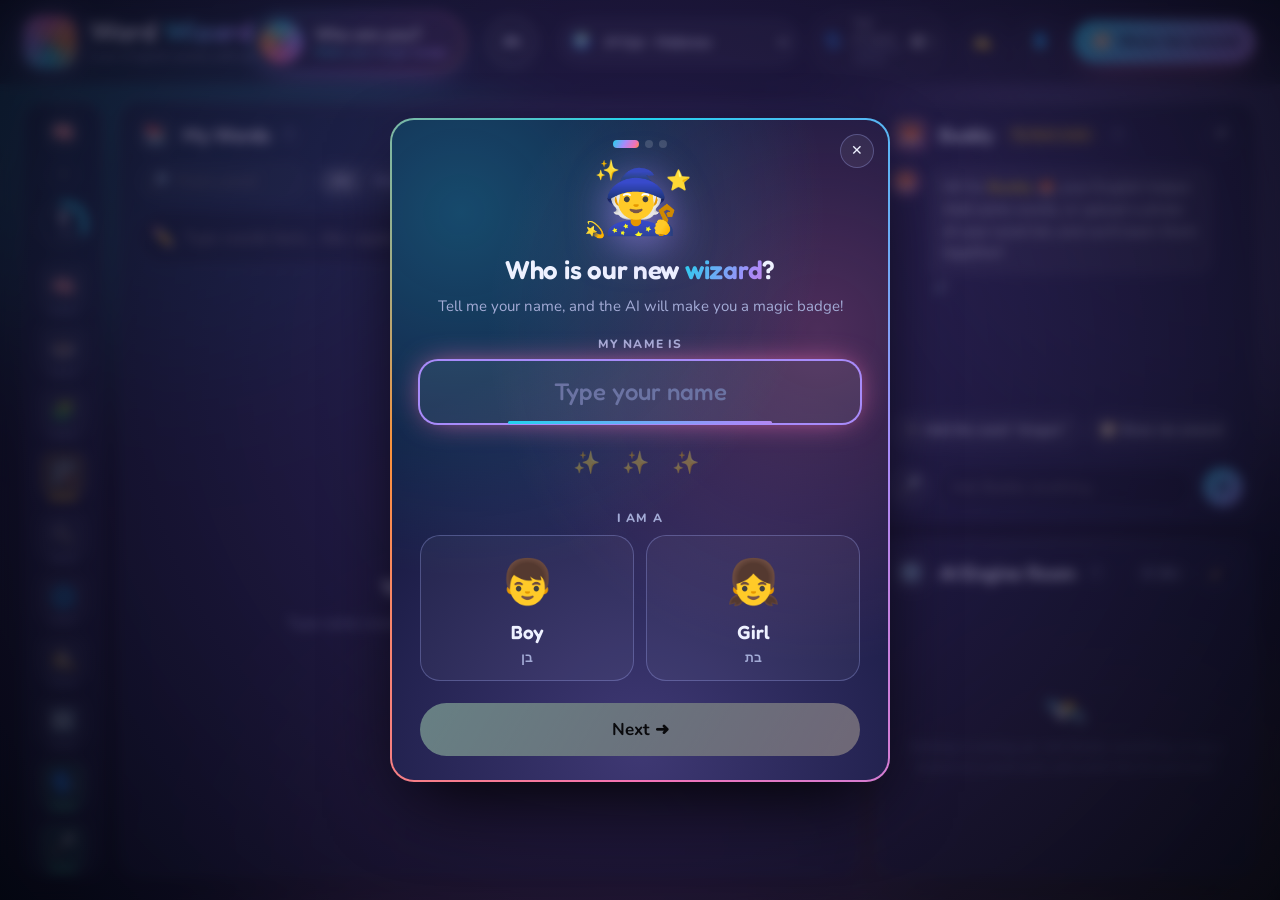
==== commit 56b6aaa5: "Add My Blog page and Word file import - blog.html: plan / write / publish a short blog about yoursel" ====
--- a/index.html
+++ b/index.html
@@ -71,6 +71,9 @@
             <span class="vt-label"><b>קול בעברית</b><small>Hebrew voice</small></span>
             <span class="switch"><input type="checkbox" id="home-voice" aria-label="Speak to me in Hebrew"></span>
         </label>
+        <a class="btn btn-ghost grammar-link" href="blog.html" data-tip="Write a short blog about yourself, in English. Buddy helps you while you write!">
+            <span aria-hidden="true">✍️</span><span class="gl-text">My Blog</span>
+        </a>
         <a class="btn btn-ghost grammar-link" href="grammar.html" data-tip="Learn and practice the Present Simple: rules in Hebrew, a quick recap, your worksheet and a quiz.">
             <span aria-hidden="true">📘</span><span class="gl-text">Present Simple</span>
         </a>
@@ -142,10 +145,10 @@
                 <input id="add-input" placeholder="Type words here… like: apple, brave, jungle" aria-label="Add words">
                 <button class="btn btn-primary" type="submit" data-tip="Add the words you typed. You can add many at once with commas.">Add</button>
             </form>
-            <label class="drop" id="drop" data-tip="Take a photo of your word list, then drop it here or click to choose it. I will read the words for you!">
-                <input type="file" id="file-input" accept="image/*" hidden>
+            <label class="drop" id="drop" data-tip="Have your word list as a photo or in a Word file? Drop it here or click to choose it. I will read the words for you!">
+                <input type="file" id="file-input" accept="image/*,.doc,.docx,.rtf,application/msword,application/vnd.openxmlformats-officedocument.wordprocessingml.document" hidden>
                 <span class="drop-icon" aria-hidden="true">📷</span>
-                <span class="drop-text"><b>Upload a photo</b><small>drop · click · paste</small></span>
+                <span class="drop-text"><b>Upload a photo or Word file</b><small>drop · click · paste</small></span>
             </label>
         </div>
 
@@ -292,6 +295,23 @@
     </form>
 </dialog>
 
+<dialog class="modal docfile-modal" id="docfile-modal" aria-labelledby="docfile-title">
+    <form method="dialog">
+        <div class="modal-art" aria-hidden="true">📄</div>
+        <h3 id="docfile-title">I found words!</h3>
+        <p id="docfile-text"></p>
+        <div class="docfile-tools">
+            <button class="btn btn-ghost btn-xs" type="button" id="docfile-all" data-tip="Choose every word.">Select all</button>
+            <button class="btn btn-ghost btn-xs" type="button" id="docfile-none" data-tip="Clear every word, then tap only the ones you want.">Select none</button>
+        </div>
+        <div class="docfile-words" id="docfile-words" data-tip="Lit-up words will be added. Tap a word to leave it out."></div>
+        <div class="modal-actions">
+            <button class="btn btn-ghost" value="cancel">Cancel</button>
+            <button class="btn btn-glow" value="add" id="docfile-add" data-tip="Add the words you chose to your list.">Add words</button>
+        </div>
+    </form>
+</dialog>
+
 <dialog class="modal profile-modal" id="profile-modal" data-step="who" aria-labelledby="profile-heading">
     <div class="pm-aurora" aria-hidden="true"></div>
     <button class="btn-icon pm-close" type="button" onclick="this.closest('dialog').close()" aria-label="Close" data-tip="Close. You can come back any time.">✕</button>
--- a/css/app.css
+++ b/css/app.css
@@ -1495,3 +1495,33 @@
     .grammar-link { padding: 10px 12px; }
     .grammar-link .gl-text { display: none; }
 }
+
+/* choose words from a Word file */
+.docfile-modal { width: min(560px, calc(100vw - 32px)); }
+.docfile-tools { display: flex; gap: 8px; justify-content: center; margin-top: 12px; }
+.docfile-words {
+    display: flex; flex-wrap: wrap; gap: 8px; justify-content: center;
+    max-height: min(46vh, 380px); overflow-y: auto;
+    margin-top: 12px; padding: 10px;
+    border-radius: 16px; background: rgba(0, 0, 0, .22); border: 1px solid var(--border);
+}
+.doc-word {
+    display: flex; flex-direction: column; align-items: center; line-height: 1.2;
+    padding: 6px 12px; border-radius: 12px;
+    border: 1px solid var(--border-strong); background: rgba(255, 255, 255, .04);
+    color: var(--text-faint); text-decoration: line-through;
+    animation: pop-in .35s backwards;
+    transition: transform .15s, background .2s, color .2s, border-color .2s;
+}
+.doc-word b { font-size: 16px; }
+.doc-word small { font-size: 12px; color: inherit; opacity: .85; }
+.doc-word:hover:not(:disabled) { transform: translateY(-2px); }
+.doc-word[aria-pressed="true"] {
+    color: var(--text); text-decoration: none;
+    border-color: transparent;
+    background: linear-gradient(var(--panel-solid), var(--panel-solid)) padding-box, var(--grad) border-box;
+    box-shadow: 0 6px 18px -10px rgba(167, 139, 250, .9);
+}
+.doc-word.have { opacity: .45; text-decoration: none; cursor: default; }
+.doc-word.have b::after { content: " ✓"; color: var(--good); }
+#docfile-add:disabled { filter: grayscale(.8) brightness(.7); animation: none; cursor: not-allowed; }
